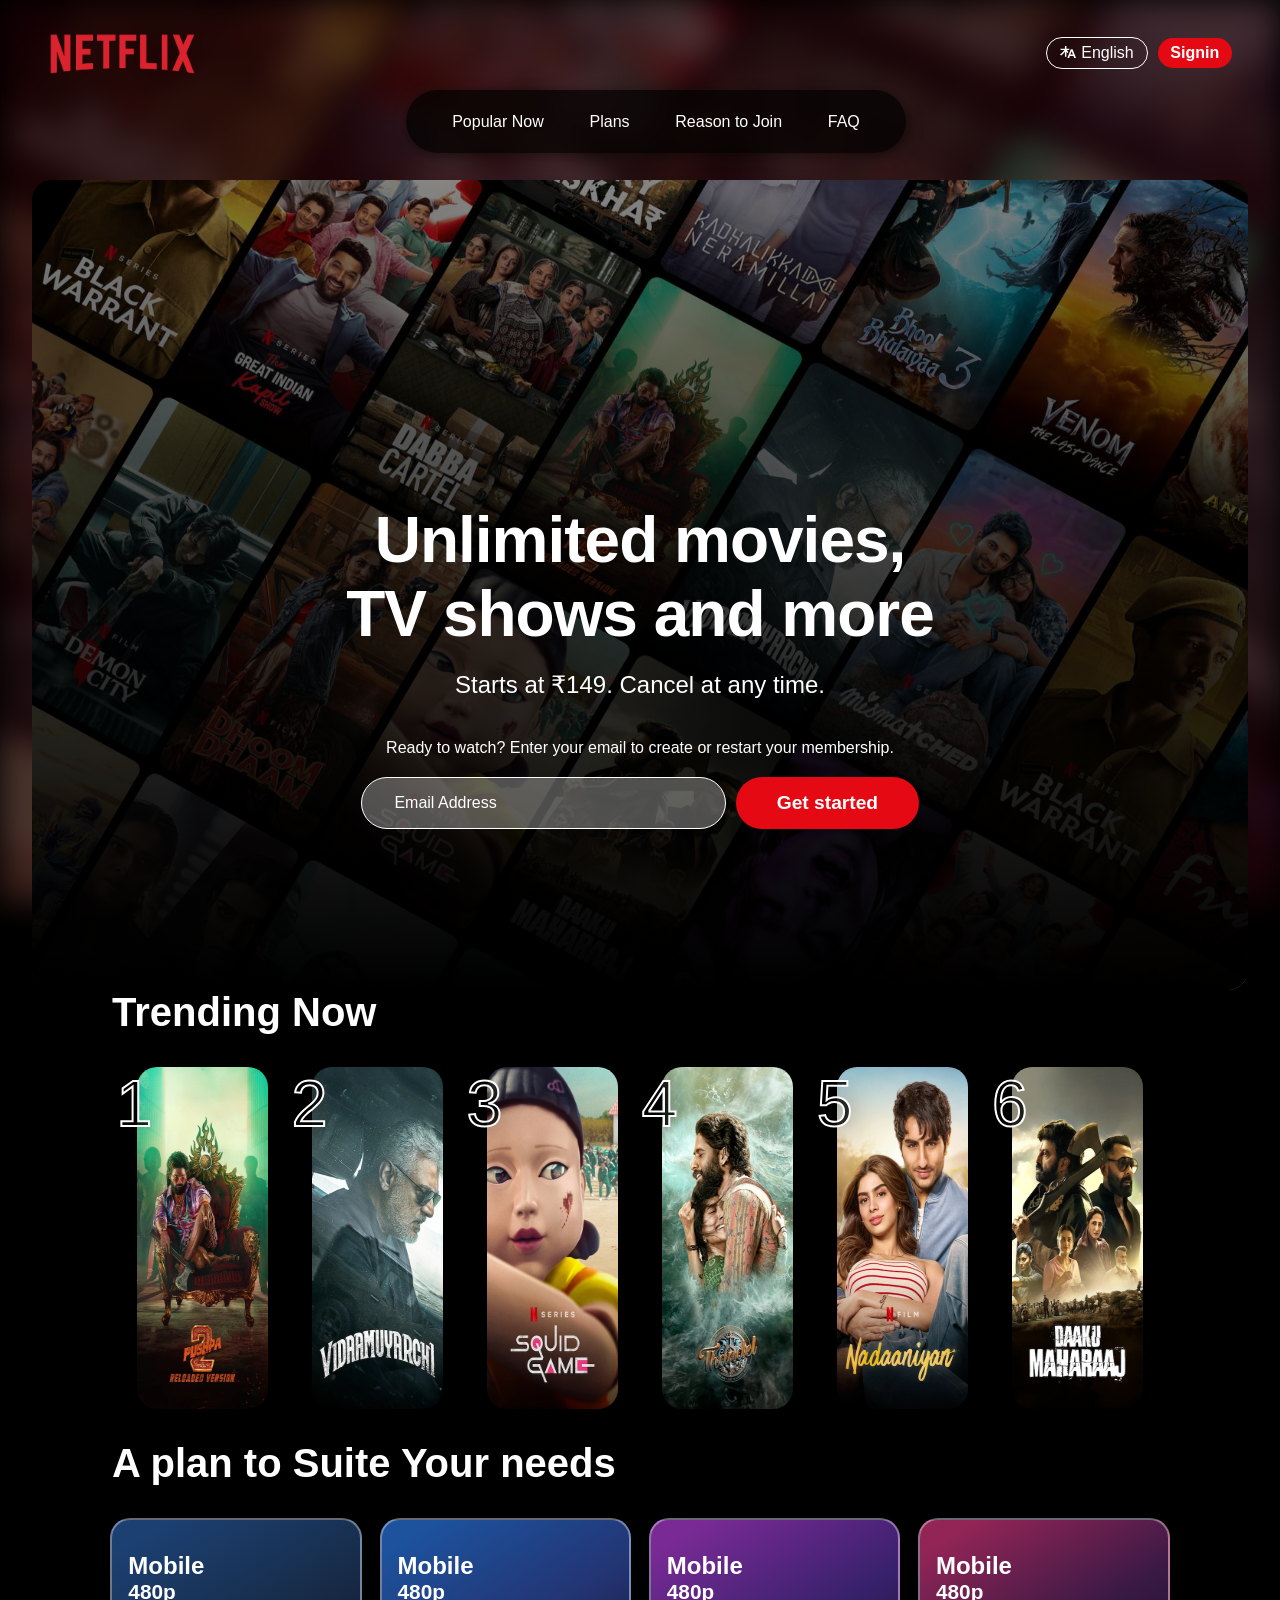
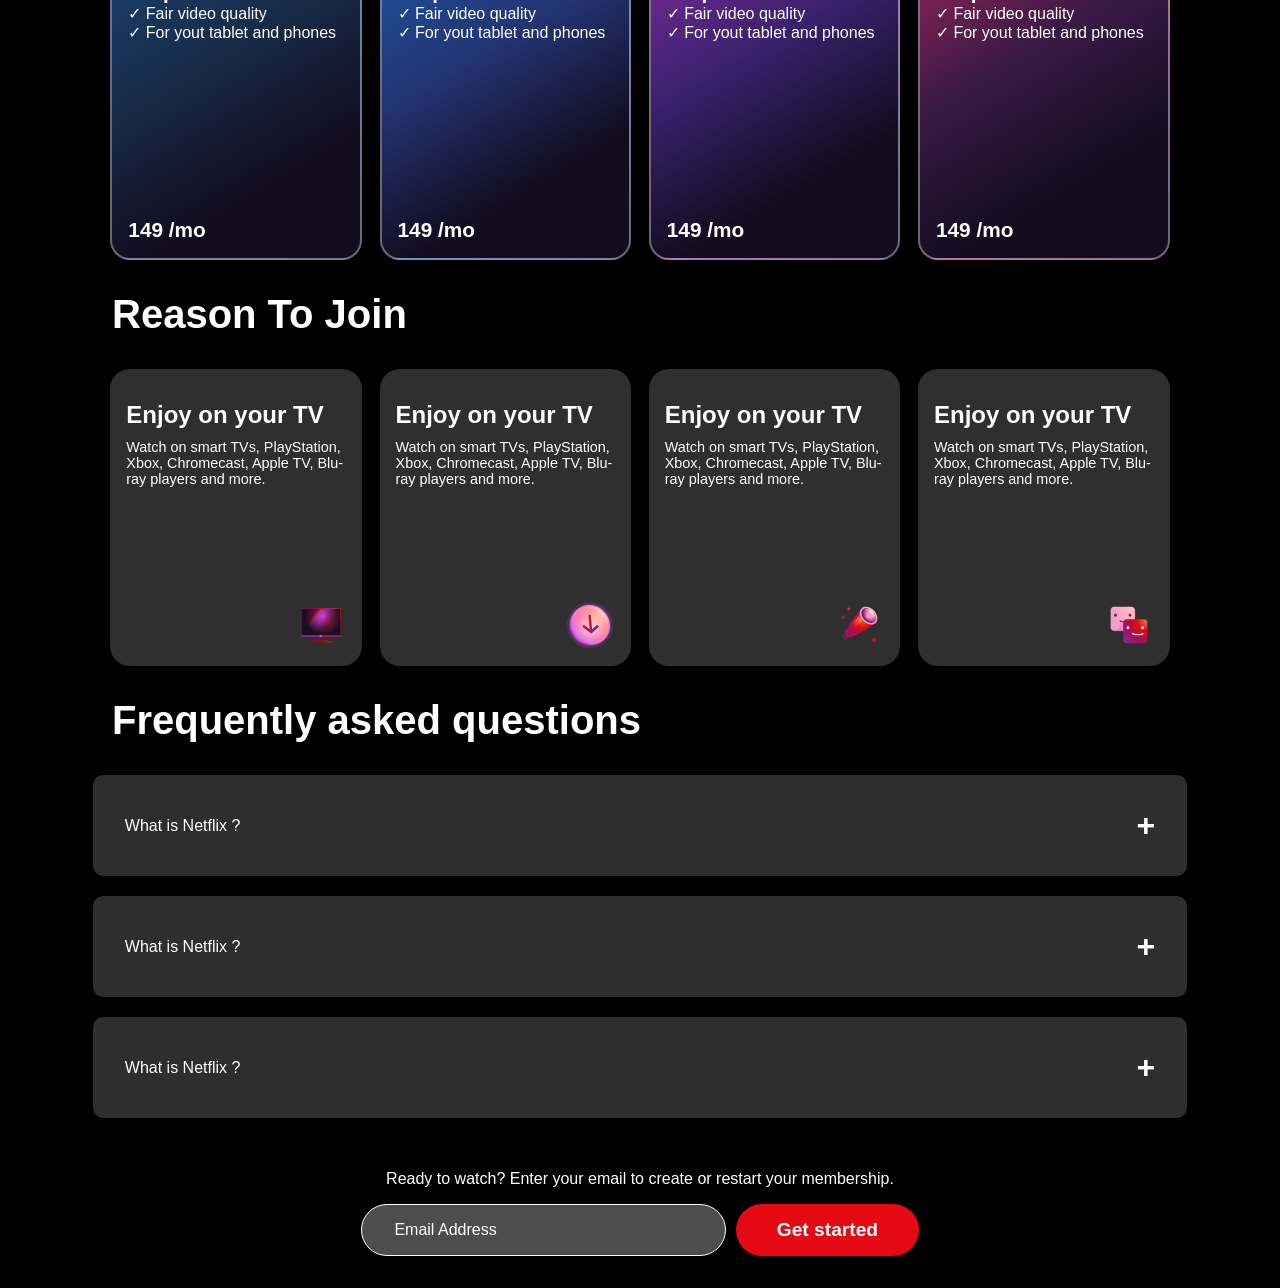
==== index.html @ 18f87ed4 "name changes" ====
<!DOCTYPE html>
<html lang="en">
<head>
    <meta charset="UTF-8">
    <meta name="viewport" content="width=device-width, initial-scale=1.0">
    <link rel="stylesheet" href="netflix.css">
    <style>
        @font-face {
            font-family: 'Netflix Sans';
            font-weight: 100;
            src: url('https://assets.nflxext.com/ffe/siteui/fonts/netflix-sans/v3/NetflixSans_W_Th.woff2') format('woff2'),
                 url('https://assets.nflxext.com/ffe/siteui/fonts/netflix-sans/v3/NetflixSans_W_Th.woff') format('woff');
        }
        @font-face {
            font-family: 'Netflix Sans';
            font-weight: 300;
            src: url('https://assets.nflxext.com/ffe/siteui/fonts/netflix-sans/v3/NetflixSans_W_Lt.woff2') format('woff2'),
                 url('https://assets.nflxext.com/ffe/siteui/fonts/netflix-sans/v3/NetflixSans_W_Lt.woff') format('woff');
        }
        @font-face {
            font-family: 'Netflix Sans';
            font-weight: 400;
            src: url('https://assets.nflxext.com/ffe/siteui/fonts/netflix-sans/v3/NetflixSans_W_Rg.woff2') format('woff2'),
                 url('https://assets.nflxext.com/ffe/siteui/fonts/netflix-sans/v3/NetflixSans_W_Rg.woff') format('woff');
        }
        @font-face {
            font-family: 'Netflix Sans';
            font-weight: 700;
            src: url('https://assets.nflxext.com/ffe/siteui/fonts/netflix-sans/v3/NetflixSans_W_Md.woff2') format('woff2'),
                 url('https://assets.nflxext.com/ffe/siteui/fonts/netflix-sans/v3/NetflixSans_W_Md.woff') format('woff');
        }
        @font-face {
            font-family: 'Netflix Sans';
            font-weight: 800;
            src: url('https://assets.nflxext.com/ffe/siteui/fonts/netflix-sans/v3/NetflixSans_W_Bd.woff2') format('woff2'),
                 url('https://assets.nflxext.com/ffe/siteui/fonts/netflix-sans/v3/NetflixSans_W_Bd.woff') format('woff');
        }
        @font-face {
            font-family: 'Netflix Sans';
            font-weight: 900;
            src: url('https://assets.nflxext.com/ffe/siteui/fonts/netflix-sans/v3/NetflixSans_W_Blk.woff2') format('woff2'),
                 url('https://assets.nflxext.com/ffe/siteui/fonts/netflix-sans/v3/NetflixSans_W_Blk.woff') format('woff');
        }
    </style>
    <script src="netflix.js"></script>
    <title>Netflix Clone</title>
</head>
<body>
    <div class="mainNetflixContainer">

        <div class="backgroundContainer">
            <div class="pinkOverlay"></div>
        </div>
        <div class="contentContainer">
            <nav class="navContainer" >
                <div class="upperNavbarSection">
                    <div class="upperNavbarLeftSection">
                        <img class="netflixLogo" src="./netflixLogo.png" alt="">
                    </div>
                    <div class="upperNavbarRightSection">
                        <div class="navBarButtonContainer">
                            <div class="languageButtoncontainer">
                                <button class="languageButton">
                                    <svg xmlns="http://www.w3.org/2000/svg" fill="none" role="img" viewBox="0 0 16 16" width="16" height="16" data-icon="LanguagesSmall" aria-hidden="true"><path fill-rule="evenodd" clip-rule="evenodd" d="M10.7668 5.33333L10.5038 5.99715L9.33974 8.9355L8.76866 10.377L7.33333 14H9.10751L9.83505 12.0326H13.4217L14.162 14H16L12.5665 5.33333H10.8278H10.7668ZM10.6186 9.93479L10.3839 10.5632H11.1036H12.8856L11.6348 7.2136L10.6186 9.93479ZM9.52722 4.84224C9.55393 4.77481 9.58574 4.71045 9.62211 4.64954H6.41909V2H4.926V4.64954H0.540802V5.99715H4.31466C3.35062 7.79015 1.75173 9.51463 0 10.4283C0.329184 10.7138 0.811203 11.2391 1.04633 11.5931C2.55118 10.6795 3.90318 9.22912 4.926 7.57316V12.6667H6.41909V7.51606C6.81951 8.15256 7.26748 8.76169 7.7521 9.32292L8.31996 7.88955C7.80191 7.29052 7.34631 6.64699 6.9834 5.99715H9.06968L9.52722 4.84224Z" fill="currentColor"></path></svg>
                                    <p>English</p>
    
                                </button>
                            </div>
                            <div class="signInButtonConatienr">
                                <button class="signinButton"> Signin</button>
                            </div>
                        </div>
                    </div>
                </div>
                <div class="lowerNavbarSection">
                    <ul class="menuList">
                        <li class="menuListItems"><a href="#carouselSection">Popular Now</a></li>
                        <li class="menuListItems"><a href="#planSection">Plans</a></li>
                        <li class="menuListItems"><a href="#reasonToJoinSection">Reason to Join</a></li>
                        <li class="menuListItems"><a href="#faqSection">FAQ</a></li>
                    </ul>
                </div>
            </nav>
            <div class="sectionsContainer">
                <section class="bannerSection">
                    <div class="overlay"></div>
                    <div class="bannerContainer">
                        <h2>Unlimited movies, TV shows and more</h2>
                        <h4>Starts at ₹149. Cancel at any time.</h4>
                        <p>Ready to watch? Enter your email to create or restart your membership.</p>
                        <div class="inputContainer">
                            <input class="emailInputBox" type="email" placeholder="Email Address" name="email" id="">
                            <button class="getStartedButton">Get started </button>
                        </div>
                    </div>
                </section>
                <section id="carouselSection" class="carouselSection">
                    <h2>Trending Now</h2>
                    <div class="carouselCardConatiner">
                        <div class="carouselCard">
                            <div class="carouselNumberContainer">
                                <span>1</span>
                            </div>
                            <div class="carouselImageContainer">
                                <img src="./c1.png" alt="">
                            </div>
                        </div>
                        <div class="carouselCard">
                            <div class="carouselNumberContainer">
                                <span>2</span>
                            </div>
                            <div class="carouselImageContainer">
                                <img src="./c2.png" alt="">
                            </div>
                        </div>
                        <div class="carouselCard">
                            <div class="carouselNumberContainer">
                                <span>3</span>
                            </div>
                            <div class="carouselImageContainer">
                                <img src="./c3.png" alt="">
                            </div>
                        </div>
                        <div class="carouselCard">
                            <div class="carouselNumberContainer">
                                <span>4</span>
                            </div>
                            <div class="carouselImageContainer">
                                <img src="./c4.png" alt="">
                            </div>
                        </div>
                        <div class="carouselCard">
                            <div class="carouselNumberContainer">
                                <span>5</span>
                            </div>
                            <div class="carouselImageContainer">
                                <img src="./c5.png" alt="">
                            </div>
                        </div>
                        <div class="carouselCard">
                            <div class="carouselNumberContainer">
                                <span>6</span>
                            </div>
                            <div class="carouselImageContainer">
                                <img src="./c6.png" alt="">
                            </div>
                        </div>
                    </div>
                </section>
                <section id="planSection" class="planSection">
                    <h2>A plan to Suite Your needs</h2>
                    <div class="plansConatiner">
                        <div class="planCard planCard1">
                            <div class="planCardUpperContent">
                                <h2>Mobile</h2>
                                <h4>480p</h4>
                                <p>&check; Fair video quality</p>
                                <p>&check; For yout tablet and phones</p>
                            </div>
                            <div class="planCardLowerContent">
                                <h4>149 /mo</h4>
                            </div>
                        </div>
                        <div class="planCard planCard2">
                            <div class="planCardUpperContent">
                                <h2>Mobile</h2>
                                <h4>480p</h4>
                                <p>&check; Fair video quality</p>
                                <p>&check; For yout tablet and phones</p>
                            </div>
                            <div class="planCardLowerContent">
                                <h4>149 /mo</h4>
                            </div>
                        </div>
                        <div class="planCard planCard3">
                            <div class="planCardUpperContent">
                                <h2>Mobile</h2>
                                <h4>480p</h4>
                                <p>&check; Fair video quality</p>
                                <p>&check; For yout tablet and phones</p>
                            </div>
                            <div class="planCardLowerContent">
                                <h4>149 /mo</h4>
                            </div>
                        </div>
                        <div class="planCard planCard4">
                            <div class="planCardUpperContent">
                                <h2>Mobile</h2>
                                <h4>480p</h4>
                                <p>&check; Fair video quality</p>
                                <p>&check; For yout tablet and phones</p>
                            </div>
                            <div class="planCardLowerContent">
                                <h4>149 /mo</h4>
                            </div>
                        </div>
                    </div>
                </section>
                <section id="reasonToJoinSection" class="reasonToJoinSection">
                    <h2>Reason To Join</h2>
                    <div class="reasonsConatiner">
                        <div class="reasonCard reasonCard1">
                            <div class="reasonCardUpperContent">
                                <h2>Enjoy on your TV</h2>
                                <p>
                                    Watch on smart TVs, PlayStation, Xbox, Chromecast, Apple TV, Blu-ray players and more.
                                </p>
    
                            </div>
                            <div class="reasonCardLowerContent">
                                <svg width="72" height="72" viewBox="0 0 72 72" fill="none"><g id="television-core-small"><path id="Vector" fill-rule="evenodd" clip-rule="evenodd" d="M37.2 53.3992C37.2 52.7365 36.6628 52.1992 36 52.1992H34.8C34.1373 52.1992 33.6 52.7365 33.6 53.3992V56.2636C33.6 56.9129 33.0834 57.4433 32.4347 57.4739C30.3013 57.5744 28.1719 57.7834 26.0546 58.1011L19.444 59.0926C18.2692 59.2688 17.4 60.2782 17.4 61.4662V62.0992C17.4 62.4304 17.6686 62.6992 18 62.6992H52.8C53.1314 62.6992 53.4 62.4304 53.4 62.0992V61.4662C53.4 60.2782 52.5309 59.2688 51.3561 59.0926L44.7454 58.1011C42.6282 57.7834 40.4987 57.5744 38.3653 57.4739C37.7167 57.4433 37.2 56.9129 37.2 56.2636V53.3992Z" fill="url(#paint0_radial_5179_1308)"></path><path id="Vector_2" d="M18.6 60.7388C18.6 60.2306 18.9587 59.796 19.4602 59.711C22.0196 59.2775 29.7585 58.0508 35.4 58.0508C41.0415 58.0508 48.7804 59.2775 51.3398 59.711C51.8412 59.796 52.2 60.2306 52.2 60.7388C52.2 60.902 52.0575 61.0268 51.8967 61.0004C50.1219 60.707 40.9704 59.2409 35.4 59.2409C29.8295 59.2409 20.678 60.707 18.9033 61.0004C18.7425 61.0268 18.6 60.902 18.6 60.7388Z" fill="url(#paint1_radial_5179_1308)"></path><path id="Vector_3" d="M63 12H8.99995C8.00584 12 7.19995 12.8059 7.19995 13.8V51.6C7.19995 52.5941 8.00584 53.4 8.99995 53.4H63C63.9941 53.4 64.8 52.5941 64.8 51.6V13.8C64.8 12.8059 63.9941 12 63 12Z" fill="url(#paint2_linear_5179_1308)"></path><path id="Vector_4" d="M63 12H8.99995C8.00584 12 7.19995 12.8059 7.19995 13.8V51.6C7.19995 52.5941 8.00584 53.4 8.99995 53.4H63C63.9941 53.4 64.8 52.5941 64.8 51.6V13.8C64.8 12.8059 63.9941 12 63 12Z" fill="url(#paint3_radial_5179_1308)"></path><path id="Vector_5" fill-rule="evenodd" clip-rule="evenodd" d="M8.99995 12.6H63C63.663 12.6 64.2 13.1372 64.2 13.8V50.4H7.79995V13.8C7.79995 13.1372 8.33719 12.6 8.99995 12.6ZM7.19995 50.4V13.8C7.19995 12.8059 8.00581 12 8.99995 12H63C63.9942 12 64.8 12.8059 64.8 13.8V50.4V51.6C64.8 52.5941 63.9942 53.4 63 53.4H8.99995C8.00581 53.4 7.19995 52.5941 7.19995 51.6V50.4Z" fill="url(#paint4_radial_5179_1308)"></path><path id="Vector_6" d="M35.4 52.8C36.3941 52.8 37.2 52.3971 37.2 51.9C37.2 51.4029 36.3941 51 35.4 51C34.4059 51 33.6 51.4029 33.6 51.9C33.6 52.3971 34.4059 52.8 35.4 52.8Z" fill="url(#paint5_radial_5179_1308)"></path></g><defs><radialGradient id="paint0_radial_5179_1308" cx="0" cy="0" r="1" gradientUnits="userSpaceOnUse" gradientTransform="translate(50.3269 49.3723) rotate(118.526) scale(55.1579 46.2871)"><stop stop-color="#802600"></stop><stop offset="0.333333" stop-color="#6F181D"></stop><stop offset="0.666667" stop-color="#5B1333"></stop><stop offset="1" stop-color="#391945"></stop></radialGradient><radialGradient id="paint1_radial_5179_1308" cx="0" cy="0" r="1" gradientUnits="userSpaceOnUse" gradientTransform="translate(48.1077 53.6128) rotate(158.116) scale(32.7275 42.219)"><stop stop-color="#99421D"></stop><stop offset="0.333333" stop-color="#99161D"></stop><stop offset="0.666667" stop-color="#7D1845"></stop><stop offset="1" stop-color="#59216E"></stop></radialGradient><linearGradient id="paint2_linear_5179_1308" x1="10.4727" y1="14.9572" x2="56.1755" y2="51.4814" gradientUnits="userSpaceOnUse"><stop stop-color="#99161D"></stop><stop offset="0.245283" stop-color="#CA005B"></stop><stop offset="0.346698" stop-color="#FF479A"></stop><stop offset="0.46934" stop-color="#CC3CFF"></stop><stop offset="0.735849" stop-color="#BC1A22"></stop><stop offset="1" stop-color="#C94FF5"></stop></linearGradient><radialGradient id="paint3_radial_5179_1308" cx="0" cy="0" r="1" gradientUnits="userSpaceOnUse" gradientTransform="translate(38.6181 23.8286) rotate(90) scale(25.9571 25.8545)"><stop stop-color="#1C0E20" stop-opacity="0"></stop><stop offset="1" stop-color="#1C0E20"></stop></radialGradient><radialGradient id="paint4_radial_5179_1308" cx="0" cy="0" r="1" gradientUnits="userSpaceOnUse" gradientTransform="translate(54 20.1938) rotate(144.293) scale(47.2897 44.8232)"><stop stop-color="#EF7744"></stop><stop offset="0.333333" stop-color="#E50914"></stop><stop offset="0.666667" stop-color="#A70D53"></stop><stop offset="1" stop-color="#792A95"></stop></radialGradient><radialGradient id="paint5_radial_5179_1308" cx="0" cy="0" r="1" gradientUnits="userSpaceOnUse" gradientTransform="translate(36.525 51.3562) rotate(135) scale(4.58735)"><stop stop-color="#FFDCCC"></stop><stop offset="0.333333" stop-color="#FFBDC0"></stop><stop offset="0.666667" stop-color="#F89DC6"></stop><stop offset="1" stop-color="#E4A1FA"></stop></radialGradient></defs></svg>
                            </div>
                        </div>
                        <div class="reasonCard reasonCard1">
                            <div class="reasonCardUpperContent">
                                <h2>Enjoy on your TV</h2>
                                <p>
                                    Watch on smart TVs, PlayStation, Xbox, Chromecast, Apple TV, Blu-ray players and more.
                                </p>
    
                            </div>
                            <div class="reasonCardLowerContent">
                               <svg width="72" height="72" viewBox="0 0 72 72" fill="none"><g id="download-core-small"><path id="Vector" d="M36 70.2008C54.8882 70.2008 70.2001 54.8889 70.2001 36.0008C70.2001 17.1126 54.8882 1.80078 36 1.80078C17.1119 1.80078 1.80005 17.1126 1.80005 36.0008C1.80005 54.8889 17.1119 70.2008 36 70.2008Z" fill="url(#paint0_radial_5179_7940)"></path><path id="Vector_2" opacity="0.4" d="M64.7658 36.195C65.5206 51.5916 53.7908 63.5824 38.5668 62.977C23.3428 62.3722 10.3893 49.4 9.63446 34.0034C8.87954 18.6068 20.6091 6.61594 35.8331 7.22116C51.0571 7.82638 64.0104 20.7984 64.7658 36.195Z" fill="url(#paint1_radial_5179_7940)"></path><path id="Vector_3" d="M62.3657 37.9958C63.1205 53.3924 51.3908 65.3832 36.1668 64.7778C20.9428 64.173 7.9893 51.2008 7.23444 35.8041C6.47952 20.4075 18.2091 8.41672 33.4331 9.02194C48.6571 9.62716 61.6103 22.5992 62.3657 37.9958Z" fill="url(#paint2_radial_5179_7940)"></path><path id="Vector_4" opacity="0.5" d="M64.7658 36.195C65.5206 51.5916 53.7908 63.5824 38.5668 62.977C23.3428 62.3722 10.3893 49.4 9.63446 34.0034C8.87954 18.6068 20.6091 6.61594 35.8331 7.22116C51.0571 7.82638 64.0104 20.7984 64.7658 36.195Z" fill="url(#paint3_radial_5179_7940)"></path><path id="Vector_5" opacity="0.6" d="M36.9 60.6C48.6636 60.6 58.2 51.0637 58.2 39.3C58.2 27.5363 48.6636 18 36.9 18C25.1363 18 15.6 27.5363 15.6 39.3C15.6 51.0637 25.1363 60.6 36.9 60.6Z" fill="url(#paint4_radial_5179_7940)"></path><path id="Vector_6" fill-rule="evenodd" clip-rule="evenodd" d="M39.0849 42.2727L46.3387 35.76L48.8945 38.5142L38.9118 47.477L37.8466 48.4333L36.6071 47.477L24.9899 38.5142L27.0434 35.76L35.4849 42.2727L33.6 21.6016H37.2L39.0849 42.2727Z" fill="url(#paint5_radial_5179_7940)"></path><path id="Vector_7" opacity="0.4" fill-rule="evenodd" clip-rule="evenodd" d="M61.6566 34.9618C61.7832 35.3893 62.391 35.3233 62.3694 34.878C61.6962 21.1369 50.1509 9.55975 36.5817 9.01957C34.4606 8.93515 32.4155 9.12541 30.4772 9.55909C30.0745 9.64915 30.1575 10.2082 30.5697 10.2246C45.0094 10.7979 57.6246 21.2971 61.6566 34.9618Z" fill="url(#paint6_radial_5179_7940)"></path></g><defs><radialGradient id="paint0_radial_5179_7940" cx="0" cy="0" r="1" gradientUnits="userSpaceOnUse" gradientTransform="translate(36.0001 36.1837) rotate(-90) scale(34.3829)"><stop offset="0.782019" stop-color="#982DBE"></stop><stop offset="0.906819" stop-color="#B038DC" stop-opacity="0.2"></stop><stop offset="1" stop-color="#E4A1FA" stop-opacity="0"></stop></radialGradient><radialGradient id="paint1_radial_5179_7940" cx="0" cy="0" r="1" gradientUnits="userSpaceOnUse" gradientTransform="translate(52.9937 20.0992) rotate(135) scale(49.9836)"><stop stop-color="#FFDCCC"></stop><stop offset="0.333333" stop-color="#FFBDC0"></stop><stop offset="0.666667" stop-color="#F89DC6"></stop><stop offset="1" stop-color="#E4A1FA"></stop></radialGradient><radialGradient id="paint2_radial_5179_7940" cx="0" cy="0" r="1" gradientUnits="userSpaceOnUse" gradientTransform="translate(52.7999 19.6937) rotate(135) scale(53.1037)"><stop stop-color="#FFA984"></stop><stop offset="0.333333" stop-color="#FF787F"></stop><stop offset="0.666667" stop-color="#F45FA2"></stop><stop offset="1" stop-color="#C44AF1"></stop></radialGradient><radialGradient id="paint3_radial_5179_7940" cx="0" cy="0" r="1" gradientUnits="userSpaceOnUse" gradientTransform="translate(52.9937 20.0992) rotate(135) scale(49.9836)"><stop stop-color="#FFDCCC"></stop><stop offset="0.333333" stop-color="#FFBDC0"></stop><stop offset="0.666667" stop-color="#F89DC6"></stop><stop offset="1" stop-color="#E4A1FA"></stop></radialGradient><radialGradient id="paint4_radial_5179_7940" cx="0" cy="0" r="1" gradientUnits="userSpaceOnUse" gradientTransform="translate(36.9 39.3) scale(21.3)"><stop stop-color="white"></stop><stop offset="1" stop-color="white" stop-opacity="0"></stop></radialGradient><radialGradient id="paint5_radial_5179_7940" cx="0" cy="0" r="1" gradientUnits="userSpaceOnUse" gradientTransform="translate(31.2 32.1016) rotate(39.5226) scale(15.5567)"><stop stop-color="#EF7744"></stop><stop offset="0.2406" stop-color="#E50914"></stop><stop offset="1" stop-color="#792A95"></stop></radialGradient><radialGradient id="paint6_radial_5179_7940" cx="0" cy="0" r="1" gradientUnits="userSpaceOnUse" gradientTransform="translate(50.7 21.3) rotate(-180) scale(30)"><stop stop-color="white"></stop><stop offset="1" stop-color="white" stop-opacity="0"></stop></radialGradient></defs></svg>
                            </div>
                        </div>
                        <div class="reasonCard reasonCard1">
                            <div class="reasonCardUpperContent">
                                <h2>Enjoy on your TV</h2>
                                <p>
                                    Watch on smart TVs, PlayStation, Xbox, Chromecast, Apple TV, Blu-ray players and more.
                                </p>
    
                            </div>
                            <div class="reasonCardLowerContent">
                                <svg width="72" height="72" viewBox="0 0 72 72" fill="none"><g id="telescope-core-small"><path id="Vector" d="M24.0492 36.6016L33.6 46.3898L17.8029 56.8633C17.8029 56.8633 15.8891 57.6983 13.625 55.2638C11.361 52.8293 12.1235 51.238 12.1235 51.238L24.0492 36.6016Z" fill="url(#paint0_radial_5179_1664)"></path><path id="Vector_2" d="M25.0344 34.1992L36 46.151L25.0616 53.8043C25.0616 53.8043 21.8289 55.0984 18.0987 51.0172C14.3686 46.9358 15.9198 44.5105 15.9198 44.5105L25.0344 34.1992Z" fill="url(#paint1_radial_5179_1664)"></path><path id="Vector_3" d="M39 13.0195L59.1 33.6788L32.5325 50.4142C32.5325 50.4142 28.7459 50.2552 24.3978 45.4897C20.0498 40.7243 21.4096 35.8101 21.4096 35.8101L39 13.0195Z" fill="url(#paint2_radial_5179_1664)"></path><path id="Vector_4" d="M57.6709 15.3516C63.1044 21.2807 63.9858 29.2883 59.6386 33.2371C55.2916 37.186 47.3628 35.5806 41.9292 29.6515C36.4954 23.7224 35.6145 15.7148 39.9615 11.766C44.3084 7.81716 52.2372 9.42252 57.6709 15.3516Z" fill="url(#paint3_radial_5179_1664)"></path><path id="Vector_5" d="M58.3787 31.255C54.8121 34.5032 48.2143 33.0817 43.6421 28.0798C39.07 23.078 38.2547 16.39 41.8213 13.1419C45.3879 9.89364 51.9857 11.3152 56.5579 16.3171C61.1298 21.3189 61.9452 28.0069 58.3787 31.255Z" fill="url(#paint4_radial_5179_1664)"></path><path id="Vector_6" opacity="0.85" d="M59.6783 28.823C60.576 24.1785 59.6544 20.5934 56.1603 16.6199C52.6662 12.6464 47.3508 10.8657 43.7796 12.7598C39.371 15.098 48.3734 13.5961 53.4577 19.5815C57.8259 24.724 58.8516 33.1009 59.6783 28.823Z" fill="url(#paint5_radial_5179_1664)"></path><path id="Vector_7" opacity="0.4" d="M50.3979 25.2452C50.4549 26.7239 49.2932 27.7677 47.8032 27.5766C46.3131 27.3856 45.059 26.032 45.002 24.5532C44.945 23.0745 46.1067 22.0307 47.5968 22.2218C49.0868 22.4128 50.341 23.7664 50.3979 25.2452Z" fill="url(#paint6_radial_5179_1664)"></path><path id="Vector_8" opacity="0.6" d="M36.9217 21.0039L26.4258 34.3627C26.3297 36.4604 28.2903 39.5534 30.0334 40.8344L41.2345 29.9105C39.6 28.2005 36.9591 24.1025 36.9217 21.0039Z" fill="url(#paint7_radial_5179_1664)"></path><path id="Vector_9" fill-rule="evenodd" clip-rule="evenodd" d="M20.0576 9.60156L21.479 11.7187L24 11.0654L22.3575 13.0272L23.7789 15.1444L21.3424 14.2397L19.7 16.2016L19.8365 13.6806L17.4 12.7759L19.9209 12.1225L20.0576 9.60156ZM58.776 52.8016L58.9623 56.4685L62.4 57.4188L59.0774 58.7347L59.2637 62.4016L57.0239 59.548L53.7014 60.8638L55.6397 57.7843L53.4 54.9307L56.8377 55.8811L58.776 52.8016ZM15.206 24.2101L15.8768 21.0016L13.4793 23.1964L10.6853 21.5563L11.9975 24.553L9.59998 26.7478L12.8085 26.405L14.1207 29.4016L14.7915 26.1931L18 25.8502L15.206 24.2101Z" fill="url(#paint8_linear_5179_1664)"></path></g><defs><radialGradient id="paint0_radial_5179_1664" cx="0" cy="0" r="1" gradientUnits="userSpaceOnUse" gradientTransform="translate(36.6875 32.7016) rotate(135) scale(34.9134)"><stop stop-color="#99421D"></stop><stop offset="0.333333" stop-color="#99161D"></stop><stop offset="0.666667" stop-color="#7D1845"></stop><stop offset="1" stop-color="#59216E"></stop></radialGradient><radialGradient id="paint1_radial_5179_1664" cx="0" cy="0" r="1" gradientUnits="userSpaceOnUse" gradientTransform="translate(42.5937 27.2992) rotate(135) scale(44.5477 44.5279)"><stop stop-color="#EF7744"></stop><stop offset="0.333333" stop-color="#E50914"></stop><stop offset="0.666667" stop-color="#A70D53"></stop><stop offset="1" stop-color="#792A95"></stop></radialGradient><radialGradient id="paint2_radial_5179_1664" cx="0" cy="0" r="1" gradientUnits="userSpaceOnUse" gradientTransform="translate(42.3 29.106) rotate(135) scale(31.8127)"><stop stop-color="#FB540D"></stop><stop offset="0.333333" stop-color="#E50914"></stop><stop offset="0.666667" stop-color="#A70D53"></stop><stop offset="1" stop-color="#792A95"></stop></radialGradient><radialGradient id="paint3_radial_5179_1664" cx="0" cy="0" r="1" gradientUnits="userSpaceOnUse" gradientTransform="translate(57.675 14.7078) rotate(134.326) scale(24.0433 24.0367)"><stop stop-color="#FFDCCC"></stop><stop offset="0.333333" stop-color="#FFBDC0"></stop><stop offset="0.666667" stop-color="#F89DC6"></stop><stop offset="1" stop-color="#E4A1FA"></stop></radialGradient><radialGradient id="paint4_radial_5179_1664" cx="0" cy="0" r="1" gradientUnits="userSpaceOnUse" gradientTransform="translate(52.1305 21.273) rotate(141.875) scale(9.87138 12.8159)"><stop offset="0.307292" stop-color="#F89DC6"></stop><stop offset="0.645392" stop-color="#E75094"></stop><stop offset="1" stop-color="#59216E"></stop></radialGradient><radialGradient id="paint5_radial_5179_1664" cx="0" cy="0" r="1" gradientUnits="userSpaceOnUse" gradientTransform="translate(55.8 15.6) rotate(135) scale(13.1522)"><stop stop-color="white"></stop><stop offset="1" stop-color="white" stop-opacity="0"></stop></radialGradient><radialGradient id="paint6_radial_5179_1664" cx="0" cy="0" r="1" gradientUnits="userSpaceOnUse" gradientTransform="translate(49.2362 22.9648) rotate(131.079) scale(5.08644 6.006)"><stop stop-color="white"></stop><stop offset="1" stop-color="white" stop-opacity="0"></stop></radialGradient><radialGradient id="paint7_radial_5179_1664" cx="0" cy="0" r="1" gradientUnits="userSpaceOnUse" gradientTransform="translate(36.8758 29.1353) rotate(137.622) scale(13.5764)"><stop stop-color="#FFA984"></stop><stop offset="1" stop-color="#F7636B" stop-opacity="0"></stop></radialGradient><linearGradient id="paint8_linear_5179_1664" x1="44.65" y1="27.9016" x2="24.25" y2="48.3016" gradientUnits="userSpaceOnUse"><stop stop-color="#EF7744"></stop><stop offset="0.333333" stop-color="#E50914"></stop><stop offset="0.666667" stop-color="#A70D53"></stop><stop offset="1" stop-color="#792A95"></stop></linearGradient></defs></svg>
                            </div>
                        </div>
                        <div class="reasonCard reasonCard1">
                            <div class="reasonCardUpperContent">
                                <h2>Enjoy on your TV</h2>
                                <p>
                                    Watch on smart TVs, PlayStation, Xbox, Chromecast, Apple TV, Blu-ray players and more.
                                </p>
    
                            </div>
                            <div class="reasonCardLowerContent">
                                <svg width="72" height="72" viewBox="0 0 72 72" fill="none"><g id="profiles-core-small"><path id="Vector" d="M10.8 15.6008C10.8 12.9499 12.949 10.8008 15.5999 10.8008H40.8C43.4509 10.8008 45.6 12.9498 45.6 15.6008V40.8007C45.6 43.4516 43.4509 45.6007 40.8 45.6007H15.6C12.949 45.6007 10.8 43.4517 10.8 40.8007V15.6008Z" fill="url(#paint0_radial_5179_7919)"></path><path id="Vector_2" d="M9.59998 14.4016C9.59998 11.7506 11.749 9.60162 14.4 9.60156H39.6C42.251 9.60156 44.4 11.7506 44.4 14.4016V39.6015C44.4 42.2525 42.251 44.4015 39.6 44.4015H14.4C11.749 44.4016 9.59998 42.2525 9.59998 39.6015V14.4016Z" fill="url(#paint1_radial_5179_7919)"></path><path id="Vector_3" d="M18.6 21.9008C18.6 23.0606 17.6598 24.0008 16.5 24.0008C15.3402 24.0008 14.4 23.0606 14.4 21.9008C14.4 20.741 15.3402 19.8008 16.5 19.8008C17.6598 19.8008 18.6 20.741 18.6 21.9008Z" fill="url(#paint2_radial_5179_7919)"></path><path id="Vector_4" d="M39.6 21.9008C39.6 23.0606 38.6598 24.0008 37.5 24.0008C36.3402 24.0008 35.4 23.0606 35.4 21.9008C35.4 20.741 36.3402 19.8008 37.5 19.8008C38.6598 19.8008 39.6 20.741 39.6 21.9008Z" fill="url(#paint3_radial_5179_7919)"></path><path id="Vector_5" d="M23.6713 29.4501C23.2437 29.1967 22.6917 29.3379 22.4383 29.7655C22.1848 30.1932 22.3261 30.7452 22.7537 30.9986C23.8254 31.6337 26.769 32.7744 30.6375 32.7744C34.506 32.7744 37.4497 31.6337 38.5213 30.9986C38.949 30.7452 39.0902 30.1932 38.8368 29.7655C38.5834 29.3379 38.0313 29.1967 37.6037 29.4501C36.8191 29.9151 34.194 30.9744 30.6375 30.9744C27.081 30.9744 24.456 29.9151 23.6713 29.4501Z" fill="url(#paint4_radial_5179_7919)"></path><path id="Vector_6" opacity="0.35" d="M19.2 44.4016H28.2L32.4 27.6016C30.2787 28.1801 28.4542 29.5387 27.2921 31.4053L19.2 44.4016Z" fill="url(#paint5_radial_5179_7919)"></path><path id="Vector_7" d="M27.6 32.4016C27.6 29.7506 29.749 27.6016 32.4 27.6016L57.6 27.6016C60.2508 27.6016 62.4 29.7506 62.4 32.4016V57.6015C62.4 60.2524 60.2508 62.4016 57.6 62.4016H32.4C29.749 62.4016 27.6 60.2524 27.6 57.6016V32.4016Z" fill="url(#paint6_radial_5179_7919)"></path><path id="Vector_8" d="M36.6 39.9008C36.6 41.0606 35.6598 42.0008 34.5 42.0008C33.3402 42.0008 32.4 41.0606 32.4 39.9008C32.4 38.741 33.3402 37.8008 34.5 37.8008C35.6598 37.8008 36.6 38.741 36.6 39.9008Z" fill="url(#paint7_radial_5179_7919)"></path><path id="Vector_9" d="M57.6 39.9008C57.6 41.0606 56.6598 42.0008 55.5 42.0008C54.3402 42.0008 53.4 41.0606 53.4 39.9008C53.4 38.741 54.3402 37.8008 55.5 37.8008C56.6598 37.8008 57.6 38.741 57.6 39.9008Z" fill="url(#paint8_radial_5179_7919)"></path><path id="Vector_10" d="M41.8213 47.6025C41.3937 47.349 40.8416 47.4903 40.5882 47.9179C40.3348 48.3455 40.476 48.8976 40.9037 49.1509C41.9753 49.786 44.919 50.9267 48.7875 50.9267C52.656 50.9267 55.5996 49.786 56.6713 49.1509C57.0989 48.8976 57.2402 48.3455 56.9867 47.9179C56.7333 47.4903 56.1813 47.349 55.7537 47.6025C54.969 48.0674 52.344 49.1267 48.7875 49.1267C45.231 49.1267 42.6059 48.0674 41.8213 47.6025Z" fill="url(#paint9_radial_5179_7919)"></path></g><defs><radialGradient id="paint0_radial_5179_7919" cx="0" cy="0" r="1" gradientUnits="userSpaceOnUse" gradientTransform="translate(39.075 17.6882) rotate(135) scale(32.8097)"><stop stop-color="#99421D"></stop><stop offset="0.333333" stop-color="#99161D"></stop><stop offset="0.666667" stop-color="#7D1845"></stop><stop offset="1" stop-color="#59216E"></stop></radialGradient><radialGradient id="paint1_radial_5179_7919" cx="0" cy="0" r="1" gradientUnits="userSpaceOnUse" gradientTransform="translate(62.4 8.70157) rotate(133.87) scale(75.3216)"><stop stop-color="#FFDCCC"></stop><stop offset="0.333333" stop-color="#FFBDC0"></stop><stop offset="0.666667" stop-color="#F89DC6"></stop><stop offset="1" stop-color="#E4A1FA"></stop></radialGradient><radialGradient id="paint2_radial_5179_7919" cx="0" cy="0" r="1" gradientUnits="userSpaceOnUse" gradientTransform="translate(60.3 11.1008) rotate(133.939) scale(68.7426 55.9547)"><stop stop-color="#99421D"></stop><stop offset="0.333333" stop-color="#99161D"></stop><stop offset="0.666667" stop-color="#7D1845"></stop><stop offset="1" stop-color="#59216E"></stop></radialGradient><radialGradient id="paint3_radial_5179_7919" cx="0" cy="0" r="1" gradientUnits="userSpaceOnUse" gradientTransform="translate(60.3 11.1008) rotate(133.939) scale(68.7426 55.9547)"><stop stop-color="#99421D"></stop><stop offset="0.333333" stop-color="#99161D"></stop><stop offset="0.666667" stop-color="#7D1845"></stop><stop offset="1" stop-color="#59216E"></stop></radialGradient><radialGradient id="paint4_radial_5179_7919" cx="0" cy="0" r="1" gradientUnits="userSpaceOnUse" gradientTransform="translate(60.3 11.0994) rotate(133.939) scale(68.7426 55.9548)"><stop stop-color="#99421D"></stop><stop offset="0.333333" stop-color="#99161D"></stop><stop offset="0.666667" stop-color="#7D1845"></stop><stop offset="1" stop-color="#59216E"></stop></radialGradient><radialGradient id="paint5_radial_5179_7919" cx="0" cy="0" r="1" gradientUnits="userSpaceOnUse" gradientTransform="translate(39.6 27.9016) rotate(135) scale(23.3345)"><stop stop-color="#FFA984"></stop><stop offset="0.333333" stop-color="#FF787F"></stop><stop offset="0.666667" stop-color="#F45FA2"></stop><stop offset="1" stop-color="#C44AF1"></stop></radialGradient><radialGradient id="paint6_radial_5179_7919" cx="0" cy="0" r="1" gradientUnits="userSpaceOnUse" gradientTransform="translate(61.8 29.7016) rotate(135) scale(43.2749)"><stop stop-color="#EF7744"></stop><stop offset="0.333333" stop-color="#E50914"></stop><stop offset="0.666667" stop-color="#A70D53"></stop><stop offset="1" stop-color="#792A95"></stop></radialGradient><radialGradient id="paint7_radial_5179_7919" cx="0" cy="0" r="1" gradientUnits="userSpaceOnUse" gradientTransform="translate(62.1 11.1008) rotate(137.146) scale(73.6614 60.3576)"><stop stop-color="#FFDCCC"></stop><stop offset="0.333333" stop-color="#FDF6F6"></stop><stop offset="0.666667" stop-color="#FADCE9"></stop><stop offset="1" stop-color="#E4A1FA"></stop></radialGradient><radialGradient id="paint8_radial_5179_7919" cx="0" cy="0" r="1" gradientUnits="userSpaceOnUse" gradientTransform="translate(62.1 11.1008) rotate(137.146) scale(73.6614 60.3576)"><stop stop-color="#FFDCCC"></stop><stop offset="0.333333" stop-color="#FDF6F6"></stop><stop offset="0.666667" stop-color="#FADCE9"></stop><stop offset="1" stop-color="#E4A1FA"></stop></radialGradient><radialGradient id="paint9_radial_5179_7919" cx="0" cy="0" r="1" gradientUnits="userSpaceOnUse" gradientTransform="translate(62.1 11.1017) rotate(137.146) scale(73.6614 60.3576)"><stop stop-color="#FFDCCC"></stop><stop offset="0.333333" stop-color="#FDF6F6"></stop><stop offset="0.666667" stop-color="#FADCE9"></stop><stop offset="1" stop-color="#E4A1FA"></stop></radialGradient></defs></svg>
                            </div>
                        </div>
                     
                    </div>
                </section>
                <section id="faqSection" class="faqSection">
                    <h2>Frequently asked questions</h2>
                    <div class="faqCardsContainer">
                        <div class="faqCard">
                            <div class="faqQuestion">
                                <p>
                                    What is Netflix ?
                                </p>
                                <span class="faqQuestionSpan">+</span>
                            </div>
                            <div class="faqAnswer">
                                Netflix is a streaming service that offers a wide variety of award-winning TV shows, movies, anime, documentaries and more – on thousands of internet-connected devices.
    <br />
    <br />
                                You can watch as much as you want, whenever you want, without a single ad – all for one low monthly price. There's always something new to discover, and new TV shows and movies are added every week!
                            </div>
                        </div>
                        <div class="faqCard">
                            <div class="faqQuestion">
                                <p>
                                    What is Netflix ?
                                </p>
                                <span class="faqQuestionSpan">+</span>
                            </div>
                            <div class="faqAnswer">
                                Netflix is a streaming service that offers a wide variety of award-winning TV shows, movies, anime, documentaries and more – on thousands of internet-connected devices.
    <br />
    <br />
                                You can watch as much as you want, whenever you want, without a single ad – all for one low monthly price. There's always something new to discover, and new TV shows and movies are added every week!
                            </div>
                        </div>
                        <div class="faqCard">
                            <div class="faqQuestion">
                                <p>
                                    What is Netflix ?
                                </p>
                                <span class="faqQuestionSpan">+</span>
                            </div>
                            <div class="faqAnswer">
                                Netflix is a streaming service that offers a wide variety of award-winning TV shows, movies, anime, documentaries and more – on thousands of internet-connected devices.
    <br />
    <br />
                                You can watch as much as you want, whenever you want, without a single ad – all for one low monthly price. There's always something new to discover, and new TV shows and movies are added every week!
                            </div>
                        </div>
                    </div>
                </section>
                <section class="getStartedSection">
                    <p>Ready to watch? Enter your email to create or restart your membership.</p>
                    <div class="inputContainer">
                        <input class="emailInputBox" type="email" placeholder="Email Address" name="email" id="">
                        <button class="getStartedButton">Get started </button>
                    </div>
                </section>
                <footer></footer>
            </div>
            
        </div>
    </div>
</body>
</html>
---- netflix.css ----
*{
    margin: 0;
    padding: 0;
    box-sizing: border-box;
    font-family: 'Netflix Sans', 'Helvetica Neue', Helvetica, Arial, sans-serif;
    scroll-behavior: smooth;
}

* a{
    color: white;
    text-decoration: none;
}

body{
    background-color: black;
}

.backgroundContainer{
    background-image: url("./bannerImage.jpg");
    filter: blur(16px);
    height: 100vh;
    position: relative;
}

.pinkOverlay{
    background-color: rgba(104, 3, 20, 0.404);
    height: 100%;
    width: 100%;
}

.contentContainer{
    position: absolute;
    top: 0;
    background-color: rgba(0, 0, 0, .5);
    padding: 0rem 2rem;
}

nav{
    /* border: 2px solid green; */
    height: 20vh;
    position: fixed;
    z-index: 10000;
}

.upperNavbarSection{
    /* border: 2px solid blue; */
    display: flex;
    height: 50%;
}

.upperNavbarLeftSection{
    /* border: 2px solid red; */
    padding-top: 1rem;
    width: 50%;

}

.netflixLogo{
    width: 29%;
}

.upperNavbarRightSection{
    /* border: 2px solid green; */
    padding-top: 1rem;
    width: 50%;
}

.navBarButtonContainer{
    display: flex;
    justify-content: flex-end;
    align-items: center;
    padding-right: 3rem;
    /* border: 2px solid green; */
    height: 100%;
}

.languageButton{
    display: flex;
    padding: .4rem .8rem;
    border-radius: 50px;
    background: transparent;
    border: 1px solid white;
    outline: none;
    color: white;
    font-size: 1rem;

}

.signinButton{
    background-color: #e50914;
    color: white;
    padding: .4rem .8rem;
    border-radius: 50px;
    outline: none;
    border: none;
    margin-left: 10px;
    font-size: 1rem;
    font-weight: 600;
}

.languageButton p{
    margin-left: 5px;
}

.lowerNavbarSection{
    /* border: 2px solid red; */
    height: 50%;
    color: white;
    display: flex;
    justify-content: center;
}

.menuList{
    /* border: 2px solid green; */
    width: 40%;
    list-style: none;
    display: flex;
    justify-content: space-evenly;
    border-radius: 50px;
    background: rgba(0,0,0,.7);
    box-shadow: 2px 3px 14px rgba(0, 0, 0, .5);
    backdrop-filter: blur(7px);
    height: 7vh;
}

.menuList li{
    /* border: 2px solid red; */
    height: 100%;
    display: flex;
    align-items: center;
}

.sectionsContainer{
    margin-top: 20vh;
}

.bannerSection{
    /* border: 2px solid red; */
    height: 90vh;
    background-image: url("./bannerImage.jpg");
    background-size: 100% 100%;
    border-radius: 20px;
    position: relative;
}

.overlay{
    height: 100%;
    width: 100%;
    background-image: linear-gradient( rgba(0,0,0,.3),rgba(0,0,0,.7), black );
    border-radius: 20px;

}

.bannerContainer{
    /* border: 2px solid red; */
    height: 80%;
    width: 100%;
    position: absolute;
    bottom: 0;
    color: white;
    display: flex;
    flex-direction: column;
    justify-content: center;
    align-items:center ;
}

.bannerContainer h2{
    font-size: 4rem;
    width: 50%;
    text-align: center;
    font-weight: 900;
    letter-spacing: -1px;
}

.bannerContainer h4{
    font-size: 1.5rem;
    margin: 20px;
    font-weight: 400;
}

.bannerContainer p{
    font-size: 1rem;
    margin: 20px;
    font-weight: 400;
}

.inputContainer{
    /* border: 2px solid green; */
    width: 50%;
    display: flex;
    justify-content: center;
    gap: 10px;
}

.emailInputBox{
    padding: 1rem 2rem;
    border-radius: 50px;
    border: 1px solid white;
    outline: none;
    background-color: rgba(255, 255, 255, 0.3);
    width: 60%;
    color: white;
    font-size: 1rem;
}

.emailInputBox::placeholder{
    color: white;
}

.getStartedButton{
    width: 30%;
    background-color: #e50914;
    border: none;
    outline: none;
    border-radius: 50px;
    color: #fff;
    font-size: 1.2rem;
    font-weight: 600;
}

.carouselSection, 
.planSection,
.reasonToJoinSection,
.faqSection,
.getStartedSection{
    /* border: 2px solid red; */
    color: white;
    
}

.carouselSection h2,
.planSection h2,
.reasonToJoinSection h2,
.faqSection h2{
    /* border: 2px solid red; */
    margin-left: 5rem;
    font-size: 2.5rem;
    font-weight: 700;
}

.carouselCardConatiner,
.plansConatiner,
.reasonsConatiner,
.faqCardsContainer{
    /* border: 2px solid green; */
    height: 100%;
    width: 90%;
    display: flex;
    justify-content: space-evenly;
    margin: 2rem auto;
}


.carouselCard{
    width: 12%;
    /* border: 2px solid yellow; */
    height: 38vh;
    border-radius: 20px;
    position: relative;
}

.carouselNumberContainer{
    position: absolute;
    left: -20px;
}

.carouselNumberContainer span{
    color: rgba(0, 0, 0, 0.8);
    -webkit-text-stroke: 0.125rem rgb(255, 255, 255);
    text-shadow: 0 0 1.5rem rgba(0, 0, 0, 0.5);
    font-size: 4rem;
}

.carouselImageContainer{
    width: 100%;
    height: 100%;
}

.carouselImageContainer img{
    width: 100%;
    height: 100%;
    border-radius: 20px;
}

.planCard, .reasonCard{
    /* border: 2px solid green; */
    height: 38vh;
    width: 23%;
    display: flex;
    flex-direction: column;
    justify-content: space-between;
    padding: 2rem 1rem 1rem;
    border-radius: 20px;
    border: 2px solid rgba(255, 255, 255, 0.372);

}

.planCard1{
    background: linear-gradient(149deg, #1C4072 6.96%, #172B47 40.17%, #120c1f 73.39%);
}

.planCard2{
    background: linear-gradient(149deg, #1D529D 6.96%, #233371 40.17%, #120c1f 73.39%);
}

.planCard3{
    background: linear-gradient(149deg, #792A95 6.96%, #38216C 40.17%, #120c1f 73.39%);
}

.planCard4{
    background: linear-gradient(149deg, #922556 6.96%, #391945 40.17%, #120c1f 73.39%);
}

.planCard h2{
    margin-left: 0;
    font-size: 1.5rem;
}

.planCard h4{
    font-size: 1.3rem;
}

.planCard p{
    font-size: 1rem;
}

.reasonCard{
    background: rgb(47, 47, 47);
    border: none;
    height: 33vh;
}

.reasonCard h2{
    font-size: 1.5rem;
    margin-left: 0;
    margin-bottom: 10px;
}

.reasonCard p{
    font-size: 0.9rem;
}

.reasonCardLowerContent{
    display: flex;
    justify-content: end;
}

.reasonCardLowerContent svg{
    height: 50px;
    width: 50px;
}

.faqCard{
    /* border: 2px solid red; */
    width: 100%;
}

.faqQuestion,
.faqAnswer{
    padding: 2rem;
    border-radius: 10px;
    /* border: 1px solid white; */
    margin-bottom: 20px;
    background-color: #2e2e2e;
}

.faqQuestion{
    display: flex;
    justify-content: space-between;
    align-items: center;
}

.faqQuestion span{
    font-size: 2rem;
    font-weight: 900;
}
.faqAnswer {
    display: none;

}

.faqCard:hover{
    cursor: pointer;
}

/* Jab faqQuestion p hover ho toh faqAnswer dikh jaye */
.faqCard:hover .faqAnswer {
    display: block;
    cursor: pointer;
}

.faqCardsContainer{
    flex-direction: column;
}

.getStartedSection{
    display: flex;
    flex-direction: column;
    justify-content: center;
    align-items: center;
    margin-bottom: 2rem;
}

.getStartedSection p{
    margin-bottom: 1rem;
}
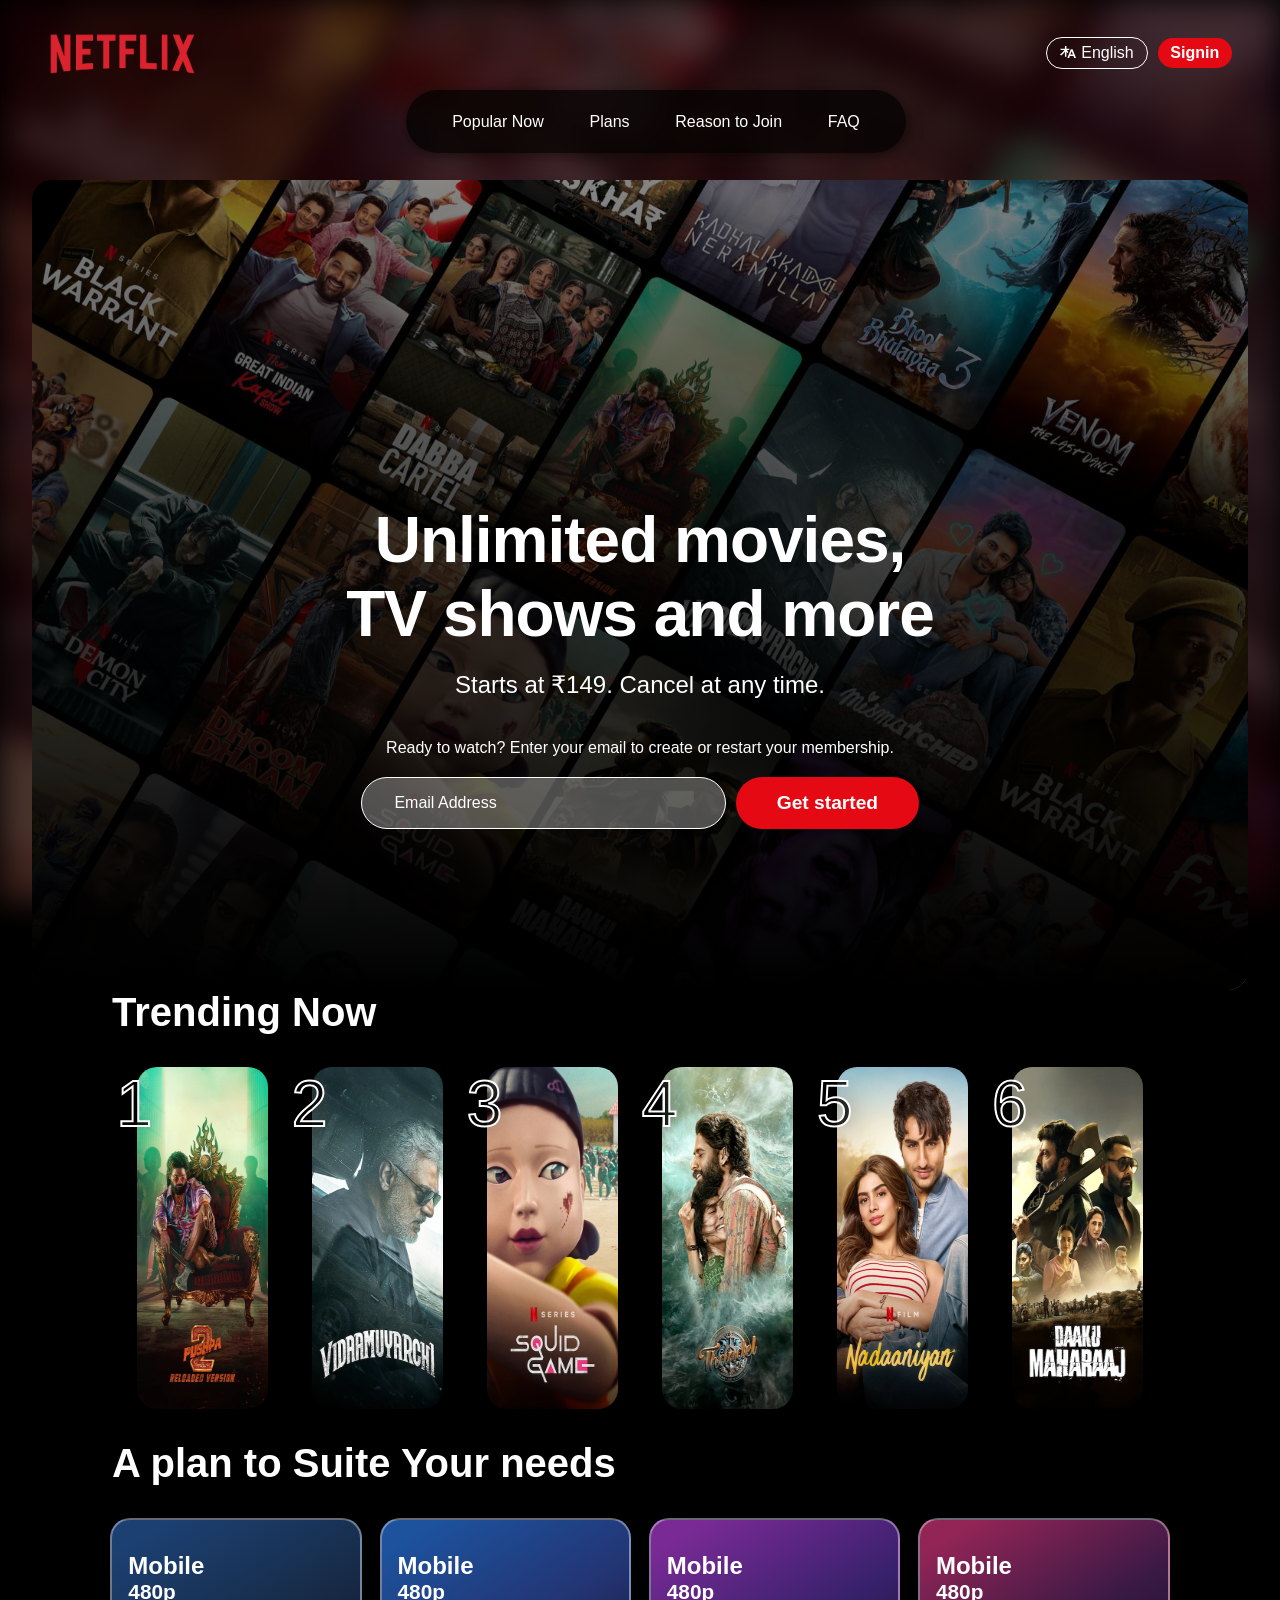
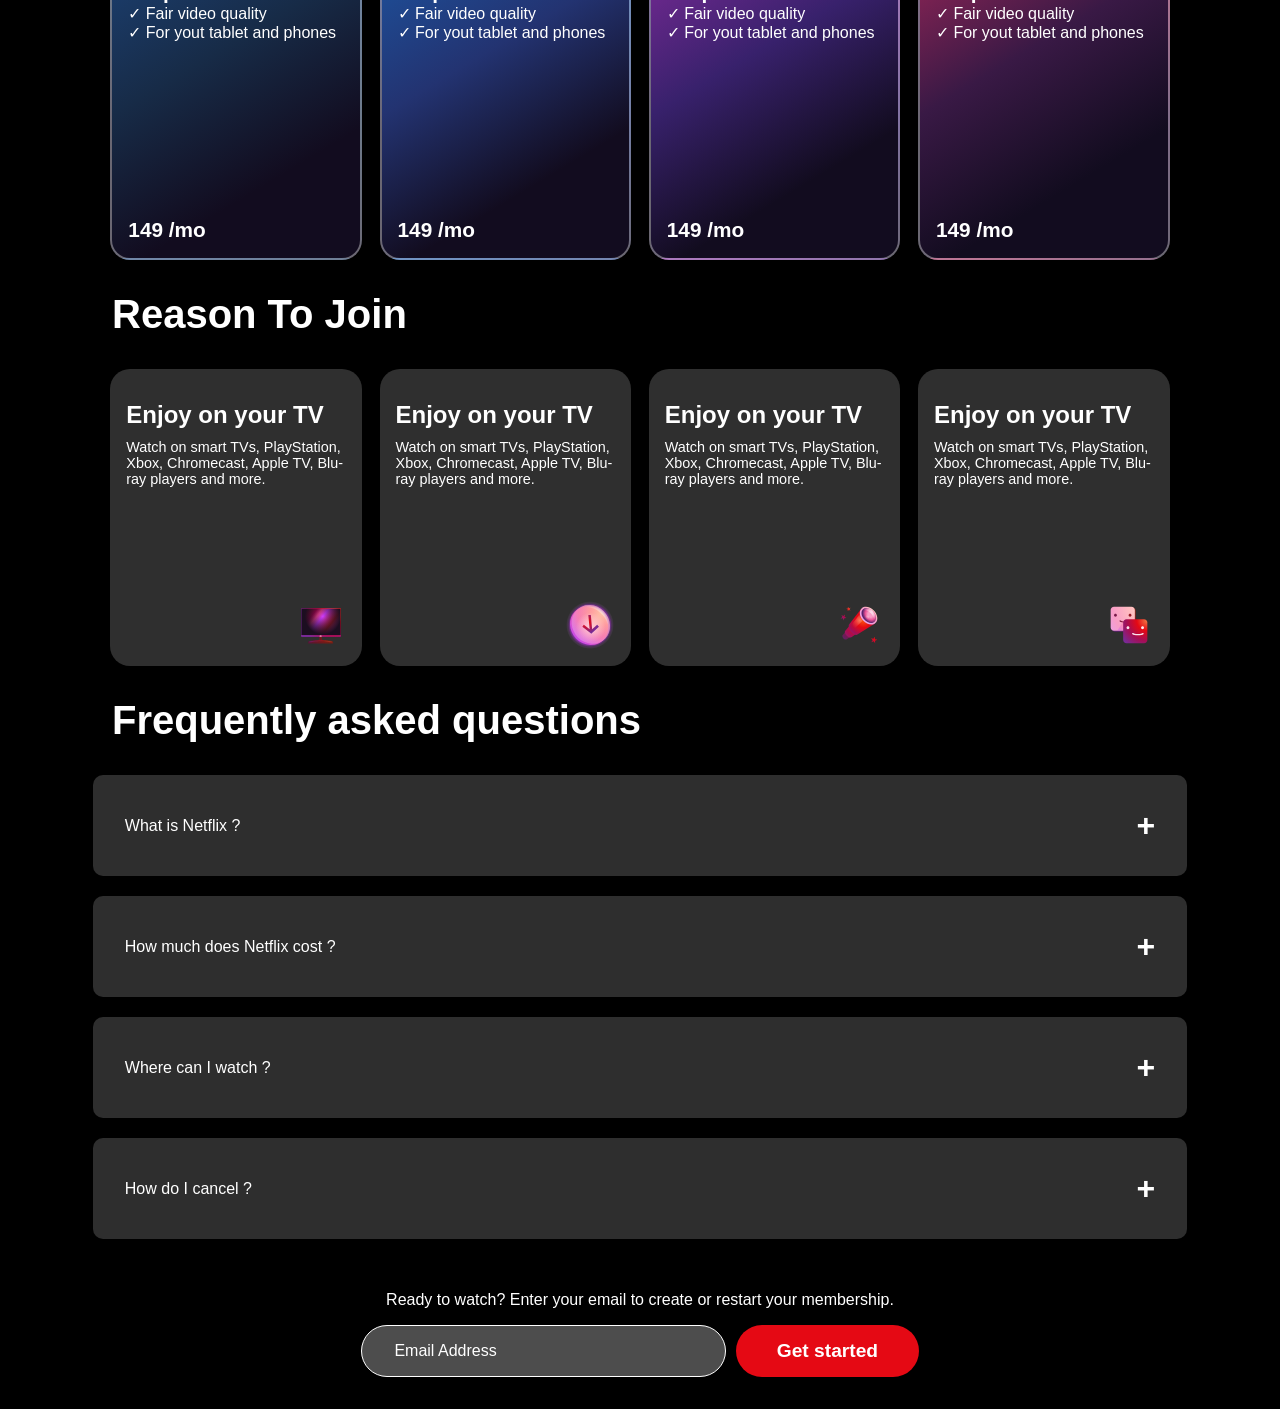
==== commit 5327dd94: "hover effect on cards" ====
--- a/index.html
+++ b/index.html
@@ -270,31 +270,43 @@
                         <div class="faqCard">
                             <div class="faqQuestion">
                                 <p>
-                                    What is Netflix ?
+                                    How much does Netflix cost ?
                                 </p>
                                 <span class="faqQuestionSpan">+</span>
                             </div>
                             <div class="faqAnswer">
-                                Netflix is a streaming service that offers a wide variety of award-winning TV shows, movies, anime, documentaries and more – on thousands of internet-connected devices.
-    <br />
-    <br />
-                                You can watch as much as you want, whenever you want, without a single ad – all for one low monthly price. There's always something new to discover, and new TV shows and movies are added every week!
+                                Watch Netflix on your smartphone, tablet, Smart TV, laptop, or streaming device, all for one fixed monthly fee. Plans range from ₹149 to ₹649 a month. No extra costs, no contracts.
+    <br />
                             </div>
                         </div>
                         <div class="faqCard">
                             <div class="faqQuestion">
                                 <p>
-                                    What is Netflix ?
+                                    Where can I watch ?
                                 </p>
                                 <span class="faqQuestionSpan">+</span>
                             </div>
                             <div class="faqAnswer">
-                                Netflix is a streaming service that offers a wide variety of award-winning TV shows, movies, anime, documentaries and more – on thousands of internet-connected devices.
-    <br />
-    <br />
-                                You can watch as much as you want, whenever you want, without a single ad – all for one low monthly price. There's always something new to discover, and new TV shows and movies are added every week!
-                            </div>
-                        </div>
+                                Watch anywhere, anytime. Sign in with your Netflix account to watch instantly on the web at netflix.com from your personal computer or on any internet-connected device that offers the Netflix app, including smart TVs, smartphones, tablets, streaming media players and game consoles.
+
+You can also download your favourite shows with the iOS or Android app. Use downloads to watch while you're on the go and without an internet connection. Take Netflix with you anywhere.
+    <br />
+                            </div>
+                        </div>
+
+                        <div class="faqCard">
+                            <div class="faqQuestion">
+                                <p>
+                                    How do I cancel ?
+                                </p>
+                                <span class="faqQuestionSpan">+</span>
+                            </div>
+                            <div class="faqAnswer">
+                                Netflix is flexible. There are no annoying contracts and no commitments. You can easily cancel your account online in two clicks. There are no cancellation fees – start or stop your account anytime.
+    <br />
+                            </div>
+                        </div>
+
                     </div>
                 </section>
                 <section class="getStartedSection">
--- a/netflix.css
+++ b/netflix.css
@@ -292,7 +292,13 @@
     padding: 2rem 1rem 1rem;
     border-radius: 20px;
     border: 2px solid rgba(255, 255, 255, 0.372);
-
+    transition: transform 0.3s ease, box-shadow 0.3s ease;
+}
+
+.planCard:hover, .reasonCard:hover {
+    transform: scale(1.05);
+    box-shadow: 0 8px 20px rgba(255, 255, 255, 0.2);
+    cursor: pointer;
 }
 
 .planCard1{
@@ -328,6 +334,12 @@
     background: rgb(47, 47, 47);
     border: none;
     height: 33vh;
+    transition: transform 0.3s ease, box-shadow 0.3s ease;
+}
+
+.reasonCard:hover {
+    transform: translateY(-10px);
+    box-shadow: 0 10px 25px rgba(255, 255, 255, 0.15);
 }
 
 .reasonCard h2{
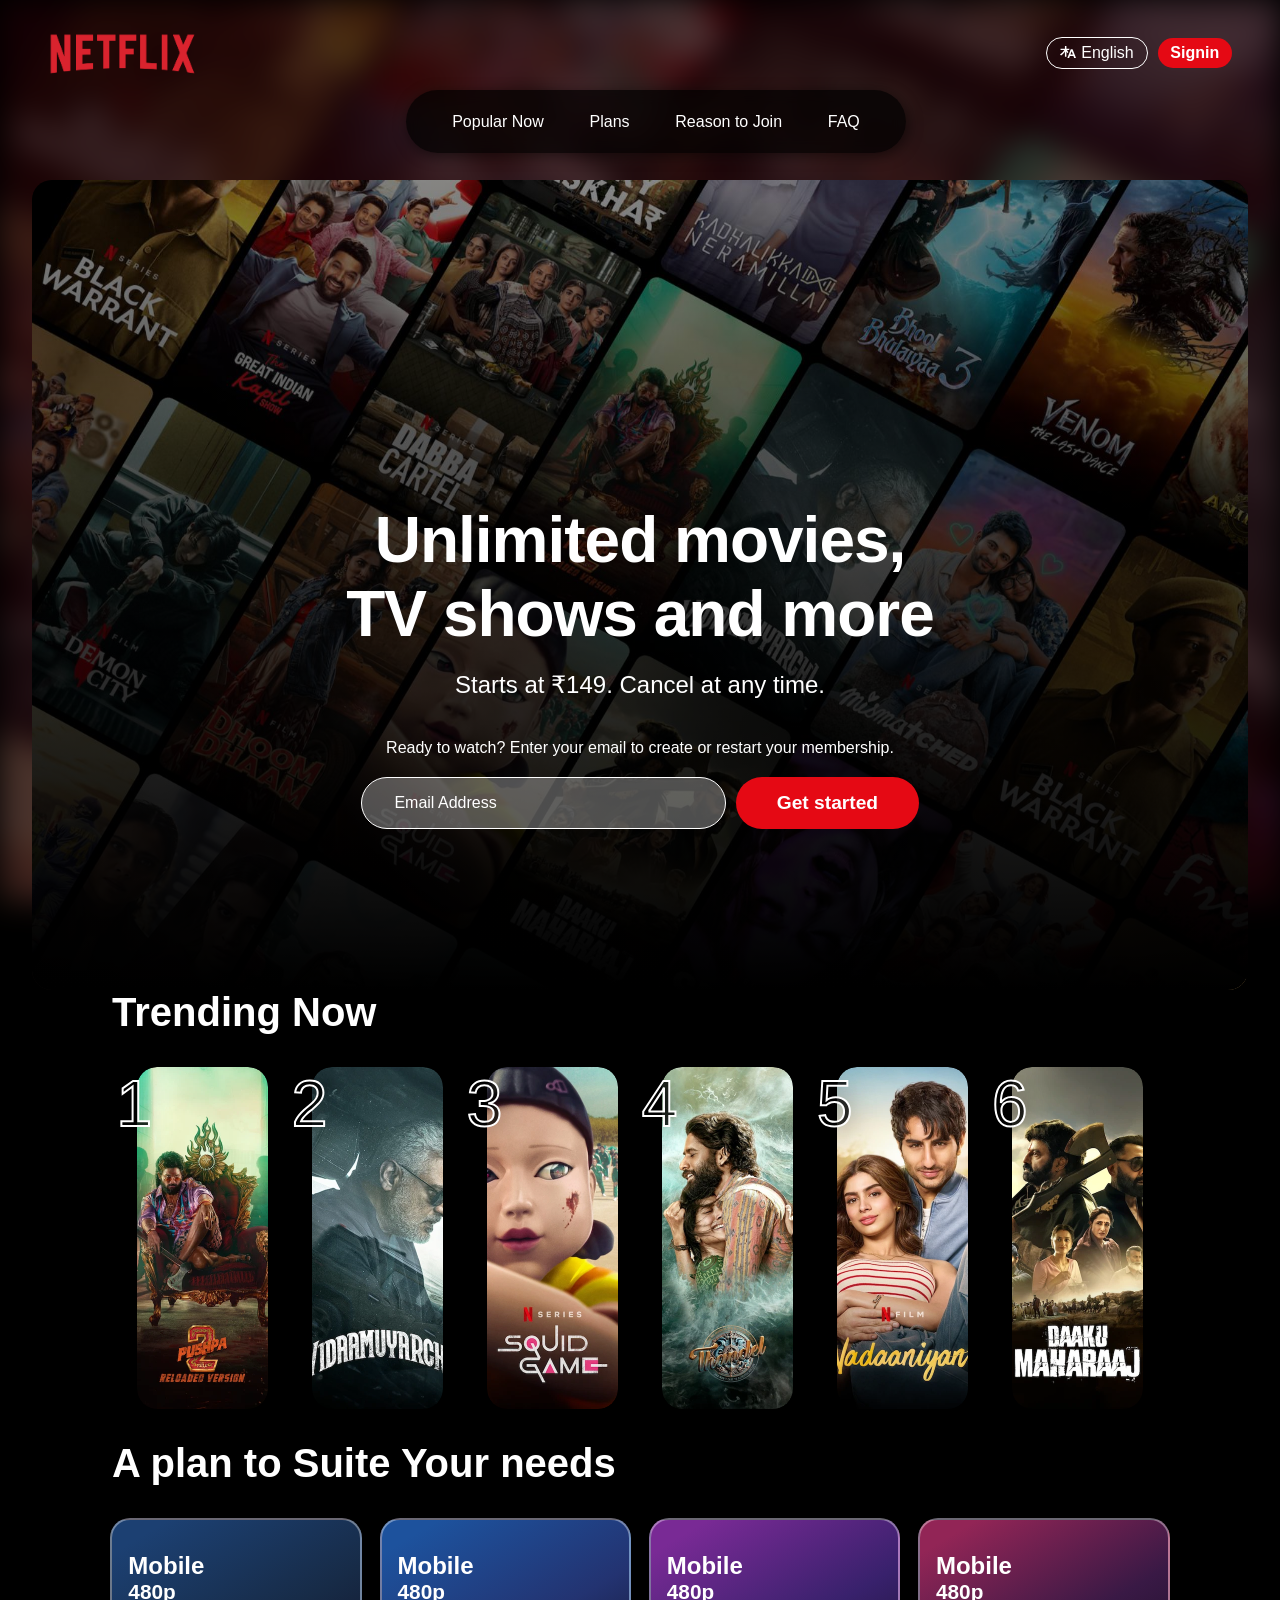
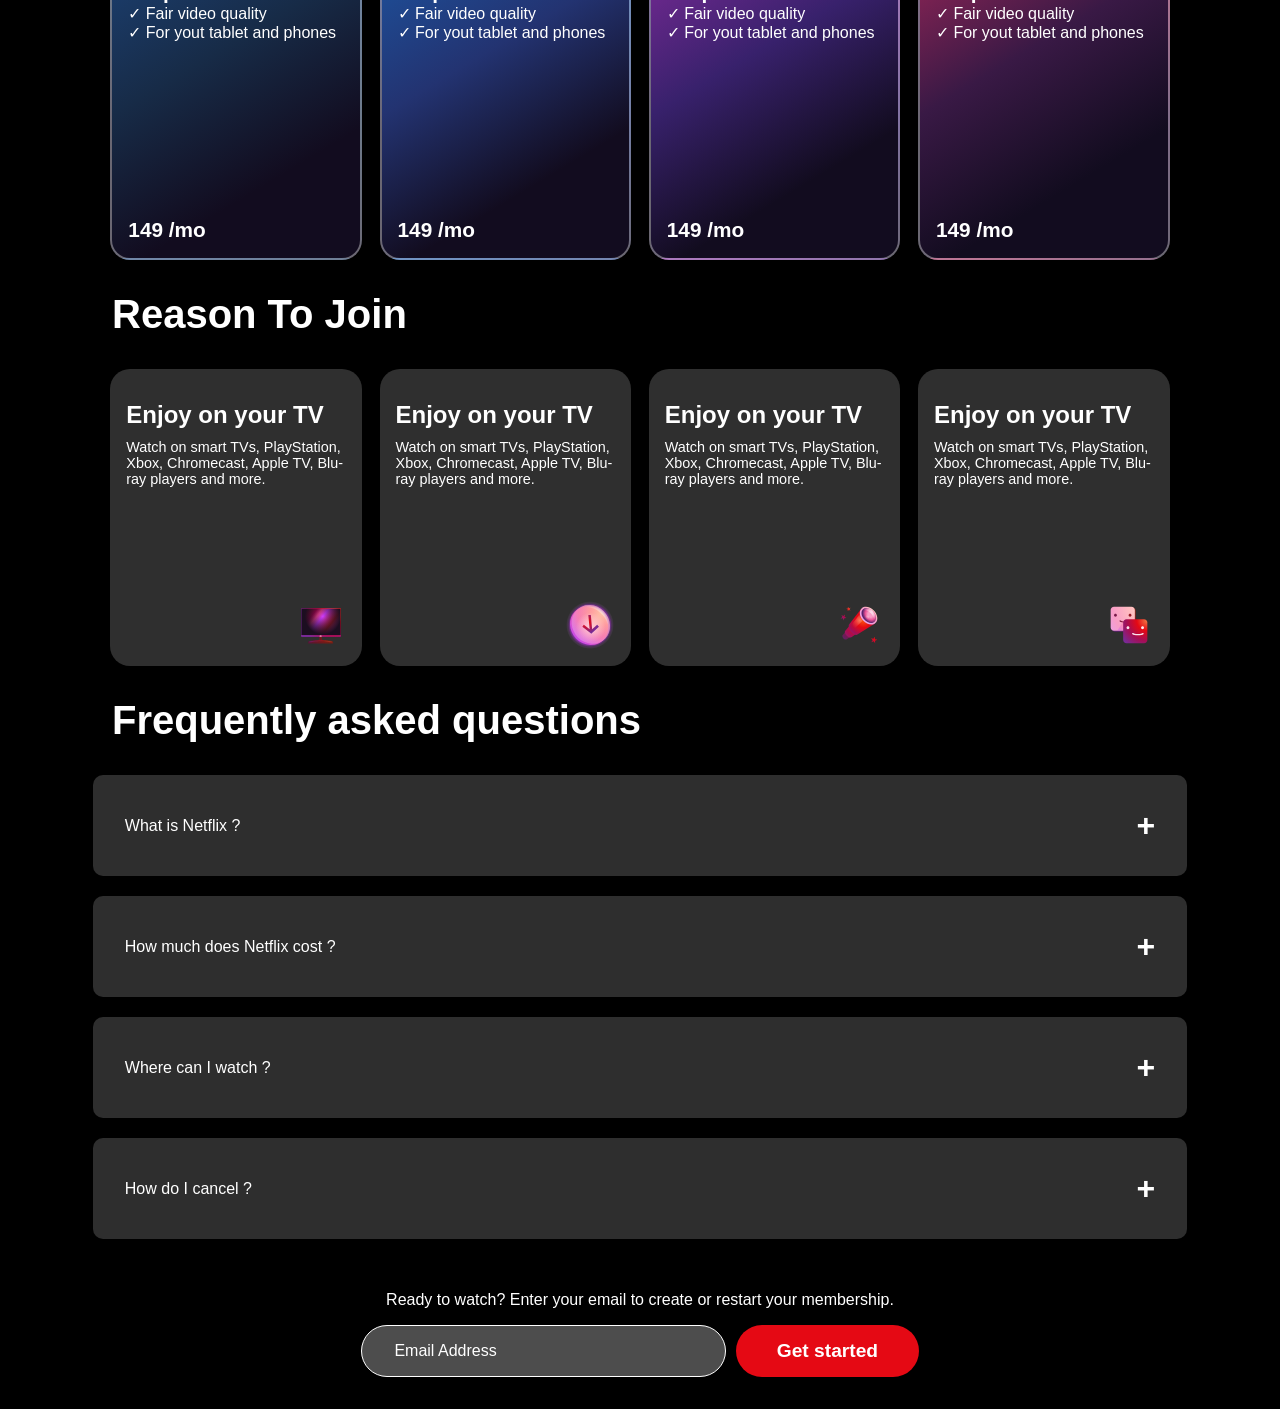
==== commit c6c2c3ff: "changes in UI" ====
--- a/index.html
+++ b/index.html
@@ -59,11 +59,17 @@
                     </div>
                     <div class="upperNavbarRightSection">
                         <div class="navBarButtonContainer">
+                            <div class="mobileMenuToggle">
+                                <div class="menu-icon">
+                                    <span></span>
+                                    <span></span>
+                                    <span></span>
+                                </div>
+                            </div>
                             <div class="languageButtoncontainer">
                                 <button class="languageButton">
                                     <svg xmlns="http://www.w3.org/2000/svg" fill="none" role="img" viewBox="0 0 16 16" width="16" height="16" data-icon="LanguagesSmall" aria-hidden="true"><path fill-rule="evenodd" clip-rule="evenodd" d="M10.7668 5.33333L10.5038 5.99715L9.33974 8.9355L8.76866 10.377L7.33333 14H9.10751L9.83505 12.0326H13.4217L14.162 14H16L12.5665 5.33333H10.8278H10.7668ZM10.6186 9.93479L10.3839 10.5632H11.1036H12.8856L11.6348 7.2136L10.6186 9.93479ZM9.52722 4.84224C9.55393 4.77481 9.58574 4.71045 9.62211 4.64954H6.41909V2H4.926V4.64954H0.540802V5.99715H4.31466C3.35062 7.79015 1.75173 9.51463 0 10.4283C0.329184 10.7138 0.811203 11.2391 1.04633 11.5931C2.55118 10.6795 3.90318 9.22912 4.926 7.57316V12.6667H6.41909V7.51606C6.81951 8.15256 7.26748 8.76169 7.7521 9.32292L8.31996 7.88955C7.80191 7.29052 7.34631 6.64699 6.9834 5.99715H9.06968L9.52722 4.84224Z" fill="currentColor"></path></svg>
                                     <p>English</p>
-    
                                 </button>
                             </div>
                             <div class="signInButtonConatienr">
@@ -78,6 +84,16 @@
                         <li class="menuListItems"><a href="#planSection">Plans</a></li>
                         <li class="menuListItems"><a href="#reasonToJoinSection">Reason to Join</a></li>
                         <li class="menuListItems"><a href="#faqSection">FAQ</a></li>
+                    </ul>
+                </div>
+                
+                <!-- Mobile Menu -->
+                <div class="mobileMenu">
+                    <ul class="mobileMenuList">
+                        <li class="mobileMenuListItems"><a href="#carouselSection">Popular Now</a></li>
+                        <li class="mobileMenuListItems"><a href="#planSection">Plans</a></li>
+                        <li class="mobileMenuListItems"><a href="#reasonToJoinSection">Reason to Join</a></li>
+                        <li class="mobileMenuListItems"><a href="#faqSection">FAQ</a></li>
                     </ul>
                 </div>
             </nav>
--- a/netflix.css
+++ b/netflix.css
@@ -33,6 +33,8 @@
     top: 0;
     background-color: rgba(0, 0, 0, .5);
     padding: 0rem 2rem;
+    width: 100%;
+    box-sizing: border-box;
 }
 
 nav{
@@ -46,6 +48,7 @@
     /* border: 2px solid blue; */
     display: flex;
     height: 50%;
+    transition: opacity 0.3s ease, transform 0.3s ease;
 }
 
 .upperNavbarLeftSection{
@@ -274,12 +277,16 @@
 .carouselImageContainer{
     width: 100%;
     height: 100%;
+    overflow: hidden;
+    border-radius: 20px;
 }
 
 .carouselImageContainer img{
     width: 100%;
     height: 100%;
     border-radius: 20px;
+    object-fit: cover;
+    object-position: center;
 }
 
 .planCard, .reasonCard{
@@ -365,6 +372,8 @@
 .faqCard{
     /* border: 2px solid red; */
     width: 100%;
+    margin-bottom: 15px;
+    transition: all 0.3s ease;
 }
 
 .faqQuestion,
@@ -372,8 +381,9 @@
     padding: 2rem;
     border-radius: 10px;
     /* border: 1px solid white; */
-    margin-bottom: 20px;
+    margin-bottom: 5px;
     background-color: #2e2e2e;
+    transition: all 0.3s ease;
 }
 
 .faqQuestion{
@@ -385,20 +395,38 @@
 .faqQuestion span{
     font-size: 2rem;
     font-weight: 900;
-}
+    transition: transform 0.3s ease;
+}
+
 .faqAnswer {
     display: none;
-
+    transform-origin: top;
+    transform: scaleY(0);
+    opacity: 0;
+    height: 0;
+    overflow: hidden;
 }
 
 .faqCard:hover{
     cursor: pointer;
 }
 
-/* Jab faqQuestion p hover ho toh faqAnswer dikh jaye */
-.faqCard:hover .faqAnswer {
+.faqCard:hover .faqQuestion {
+    background-color: #3a3a3a;
+    box-shadow: 0 5px 15px rgba(0, 0, 0, 0.3);
+}
+
+/* Active state classes - will be toggled with JavaScript */
+.faqCard.active .faqAnswer {
     display: block;
-    cursor: pointer;
+    transform: scaleY(1);
+    opacity: 1;
+    height: auto;
+    padding: 2rem;
+}
+
+.faqCard.active .faqQuestionSpan {
+    transform: rotate(45deg);
 }
 
 .faqCardsContainer{
@@ -415,4 +443,435 @@
 
 .getStartedSection p{
     margin-bottom: 1rem;
+}
+
+/* Responsive Design */
+@media screen and (max-width: 1200px) {
+    .bannerContainer h2 {
+        font-size: 3rem;
+        width: 70%;
+    }
+    
+    .menuList {
+        width: 60%;
+    }
+    
+    .inputContainer {
+        width: 70%;
+    }
+    
+    .carouselCardConatiner {
+        flex-wrap: wrap;
+        gap: 20px;
+    }
+    
+    .carouselCard {
+        width: 25%;
+        height: 30vh;
+    }
+}
+
+@media screen and (max-width: 992px) {
+    .menuList {
+        width: 80%;
+    }
+    
+    .bannerContainer h2 {
+        font-size: 2.5rem;
+        width: 80%;
+    }
+    
+    .bannerContainer h4 {
+        font-size: 1.3rem;
+    }
+    
+    .inputContainer {
+        width: 80%;
+    }
+    
+    .plansConatiner {
+        flex-wrap: wrap;
+        gap: 20px;
+    }
+    
+    .planCard, .reasonCard {
+        width: 45%;
+        margin-bottom: 20px;
+    }
+    
+    .carouselCard {
+        width: 30%;
+    }
+}
+
+@media screen and (max-width: 768px) {
+    nav {
+        height: auto;
+        padding: 10px 0;
+    }
+    
+    .upperNavbarSection {
+        height: auto;
+        padding: 10px 0;
+    }
+    
+    .netflixLogo {
+        width: 40%;
+    }
+    
+    .lowerNavbarSection {
+        height: auto;
+        margin-top: 10px;
+    }
+    
+    .menuList {
+        width: 100%;
+        padding: 10px 0;
+    }
+    
+    .menuList li {
+        font-size: 0.9rem;
+    }
+    
+    .sectionsContainer {
+        margin-top: 30vh;
+    }
+    
+    .bannerSection {
+        height: 70vh;
+        background-position: center;
+        background-size: cover;
+    }
+    
+    .bannerContainer {
+        padding: 0 15px;
+    }
+    
+    .bannerContainer h2 {
+        font-size: 2rem;
+        width: 90%;
+    }
+    
+    .inputContainer {
+        width: 90%;
+        flex-direction: column;
+        align-items: center;
+    }
+    
+    .emailInputBox {
+        width: 100%;
+        margin-bottom: 10px;
+    }
+    
+    .getStartedButton {
+        width: 100%;
+        padding: 1rem 0;
+    }
+    
+    .reasonToJoinSection h2,
+    .planSection h2,
+    .carouselSection h2,
+    .faqSection h2 {
+        text-align: center;
+        margin-left: 0;
+    }
+    
+    .carouselCard {
+        width: 45%;
+        margin-bottom: 30px;
+        height: 40vw;
+        max-height: 300px;
+    }
+    
+    .carouselCardConatiner,
+    .plansConatiner,
+    .reasonsConatiner {
+        width: 95%;
+    }
+    
+    .plansConatiner {
+        flex-direction: column;
+        align-items: center;
+        gap: 20px;
+    }
+    
+    .planCard, .reasonCard {
+        width: 90%;
+        height: auto;
+        min-height: 25vh;
+    }
+    
+    .reasonsConatiner {
+        flex-direction: column;
+        align-items: center;
+    }
+    
+    .mobileMenuToggle {
+        display: block;
+    }
+    
+    .mobileMenu.active {
+        display: block;
+    }
+}
+
+@media screen and (max-width: 576px) {
+    .contentContainer {
+        padding: 0rem 1rem;
+    }
+    
+    .navBarButtonContainer {
+        padding-right: 1rem;
+    }
+    
+    .upperNavbarLeftSection,
+    .upperNavbarRightSection {
+        width: auto;
+    }
+    
+    .upperNavbarSection {
+        justify-content: space-between;
+    }
+    
+    .netflixLogo {
+        width: 100px;
+    }
+    
+    .languageButton {
+        padding: 0.3rem 0.6rem;
+        font-size: 0.8rem;
+    }
+    
+    .signinButton {
+        padding: 0.3rem 0.6rem;
+        font-size: 0.8rem;
+    }
+    
+    .lowerNavbarSection {
+        display: none; /* Hide menu on very small screens */
+    }
+    
+    .sectionsContainer {
+        margin-top: 15vh;
+    }
+    
+    .bannerContainer h2 {
+        font-size: 1.8rem;
+    }
+    
+    .bannerContainer h4 {
+        font-size: 1.1rem;
+    }
+    
+    .bannerContainer p {
+        font-size: 0.9rem;
+        text-align: center;
+    }
+    
+    .bannerSection {
+        height: 60vh;
+    }
+    
+    .carouselCard {
+        width: 80%;
+        height: 45vw;
+        max-height: 220px;
+        margin: 0 auto 30px;
+    }
+    
+    .carouselNumberContainer {
+        left: -10px;
+    }
+    
+    .carouselNumberContainer span {
+        font-size: 3rem;
+    }
+    
+    .faqQuestion {
+        padding: 1.5rem;
+    }
+    
+    .faqQuestion p {
+        font-size: 0.85rem;
+        width: 85%;
+        line-height: 1.4;
+    }
+    
+    .faqQuestion span {
+        font-size: 1.5rem;
+    }
+    
+    .faqCard.active .faqAnswer {
+        padding: 1.5rem;
+        font-size: 0.85rem;
+        line-height: 1.4;
+    }
+    
+    .reasonsConatiner {
+        flex-direction: column;
+        align-items: center;
+    }
+    
+    .planCard, .reasonCard {
+        width: 90%;
+        height: auto;
+        min-height: 22vh;
+        padding: 1.5rem 1rem 1rem;
+    }
+    
+    .planCard h2 {
+        font-size: 1.3rem;
+    }
+    
+    .planCard h4 {
+        font-size: 1.1rem;
+    }
+    
+    .planCard p {
+        font-size: 0.9rem;
+    }
+    
+    .mobileMenuToggle {
+        order: 3;
+    }
+    
+    .navBarButtonContainer {
+        display: flex;
+        flex-wrap: wrap;
+    }
+    
+    .getStartedButton {
+        width: 100%;
+        margin-top: 10px;
+    }
+}
+
+/* Mobile Menu Styles */
+.mobileMenuToggle {
+    display: none;
+    cursor: pointer;
+    margin-right: 15px;
+}
+
+.menu-icon {
+    width: 30px;
+    height: 22px;
+    position: relative;
+}
+
+.menu-icon span {
+    display: block;
+    position: absolute;
+    height: 2px;
+    width: 100%;
+    background: white;
+    border-radius: 2px;
+    transition: all 0.3s ease;
+}
+
+.menu-icon span:nth-child(1) {
+    top: 0;
+}
+
+.menu-icon span:nth-child(2) {
+    top: 10px;
+}
+
+.menu-icon span:nth-child(3) {
+    top: 20px;
+}
+
+.mobileMenu {
+    display: none;
+    position: fixed;
+    top: 70px;
+    left: 0;
+    width: 100%;
+    background-color: rgba(0, 0, 0, 0.9);
+    backdrop-filter: blur(10px);
+    z-index: 9999;
+    transform: translateY(-100%);
+    transition: transform 0.3s ease;
+}
+
+.mobileMenu.active {
+    transform: translateY(0);
+}
+
+.mobileMenuList {
+    list-style: none;
+    padding: 20px;
+}
+
+.mobileMenuListItems {
+    margin-bottom: 15px;
+    padding: 10px;
+    border-bottom: 1px solid rgba(255, 255, 255, 0.1);
+}
+
+.mobileMenuListItems a {
+    color: white;
+    font-size: 1.1rem;
+    display: block;
+}
+
+/* Ensure images are fully responsive */
+img {
+    max-width: 100%;
+    height: auto;
+}
+
+/* Fix for iPhones and very small screens */
+@media screen and (max-width: 375px) {
+    .netflixLogo {
+        width: 80px;
+    }
+    
+    .languageButton,
+    .signinButton {
+        font-size: 0.7rem;
+        padding: 0.2rem 0.5rem;
+    }
+    
+    .bannerContainer h2 {
+        font-size: 1.5rem;
+    }
+    
+    .bannerContainer h4 {
+        font-size: 1rem;
+    }
+    
+    .bannerContainer p {
+        font-size: 0.8rem;
+    }
+    
+    .carouselCard {
+        width: 75%;
+        height: 42vw;
+        max-height: 180px;
+    }
+
+    
+    .getStartedButton {
+        width: 100%;
+        padding: 0.8rem;
+    }
+    
+    .faqQuestion {
+        padding: 1rem;
+    }
+    
+    .faqAnswer {
+        padding: 1rem !important;
+    }
+}
+
+.navbar-visible {
+    opacity: 1;
+    transform: translateY(0);
+}
+
+.navbar-hidden {
+    opacity: 0;
+    transform: translateY(-100%);
 }
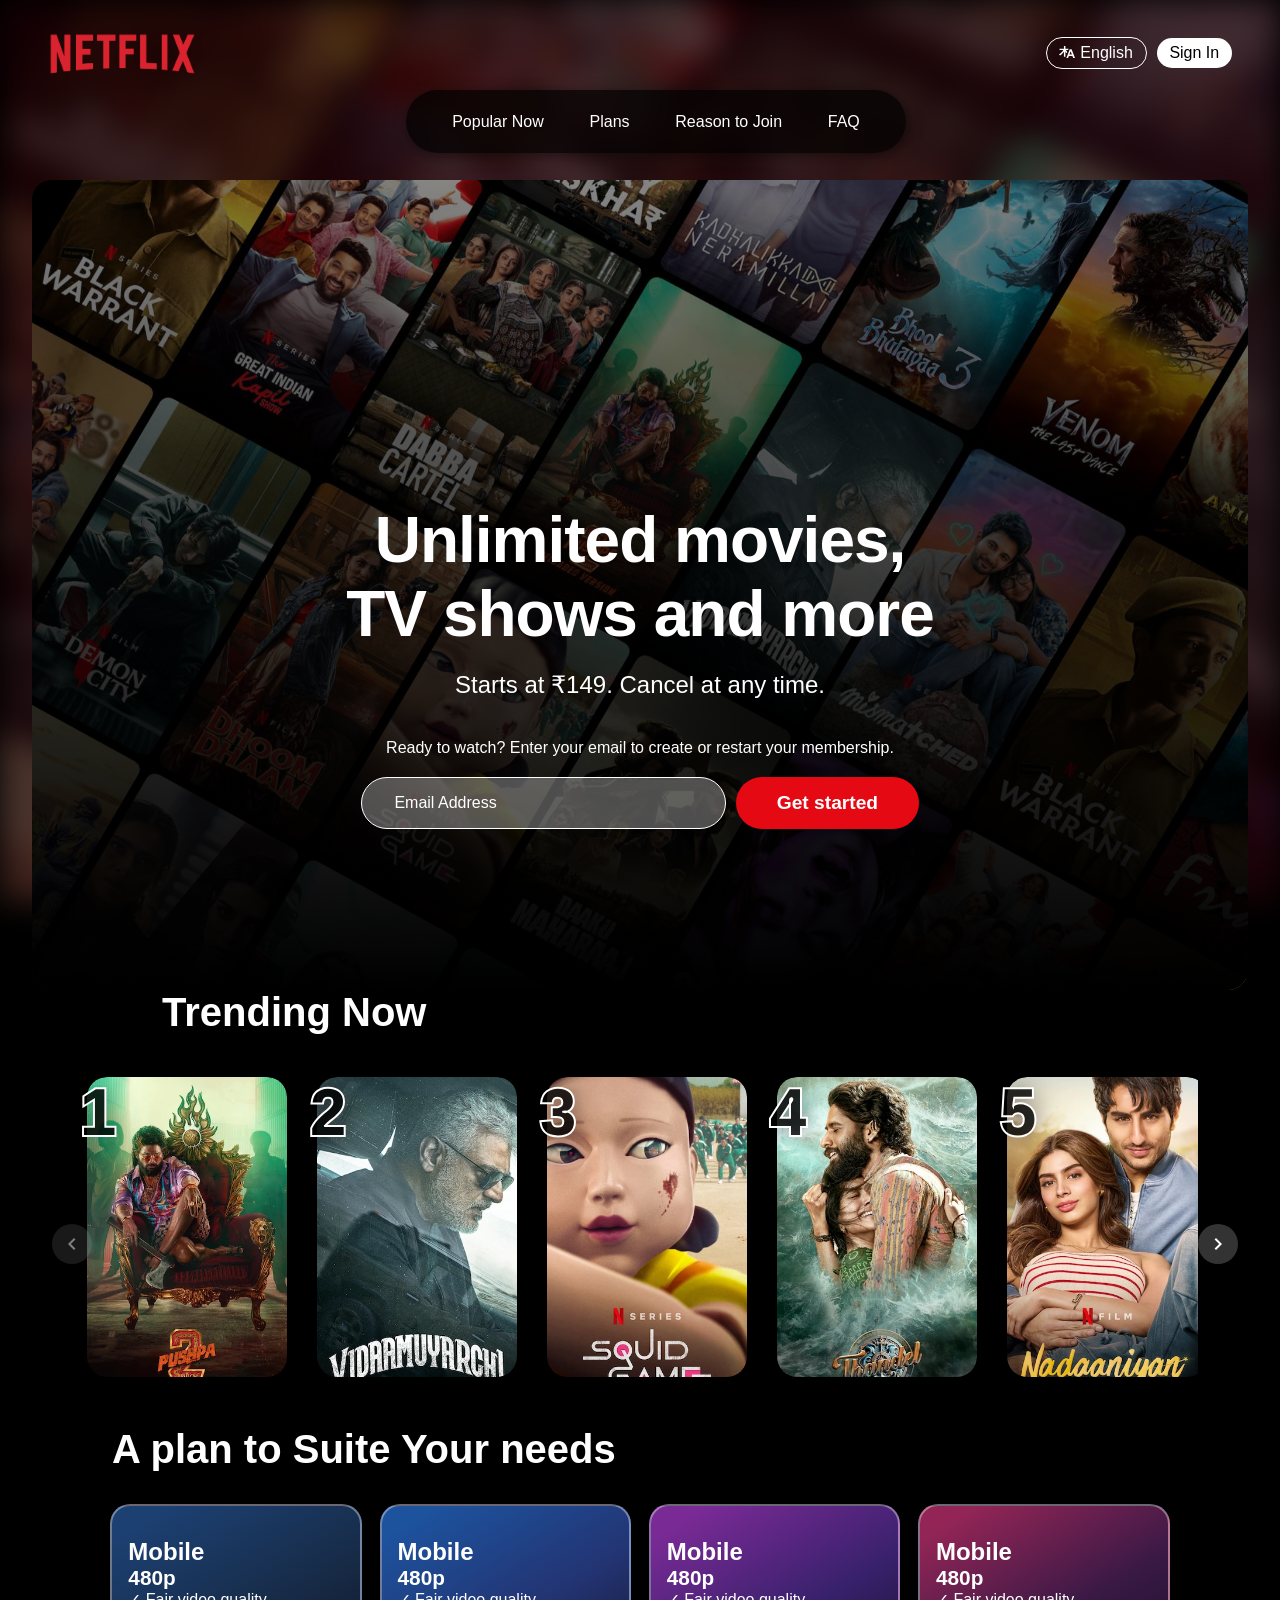
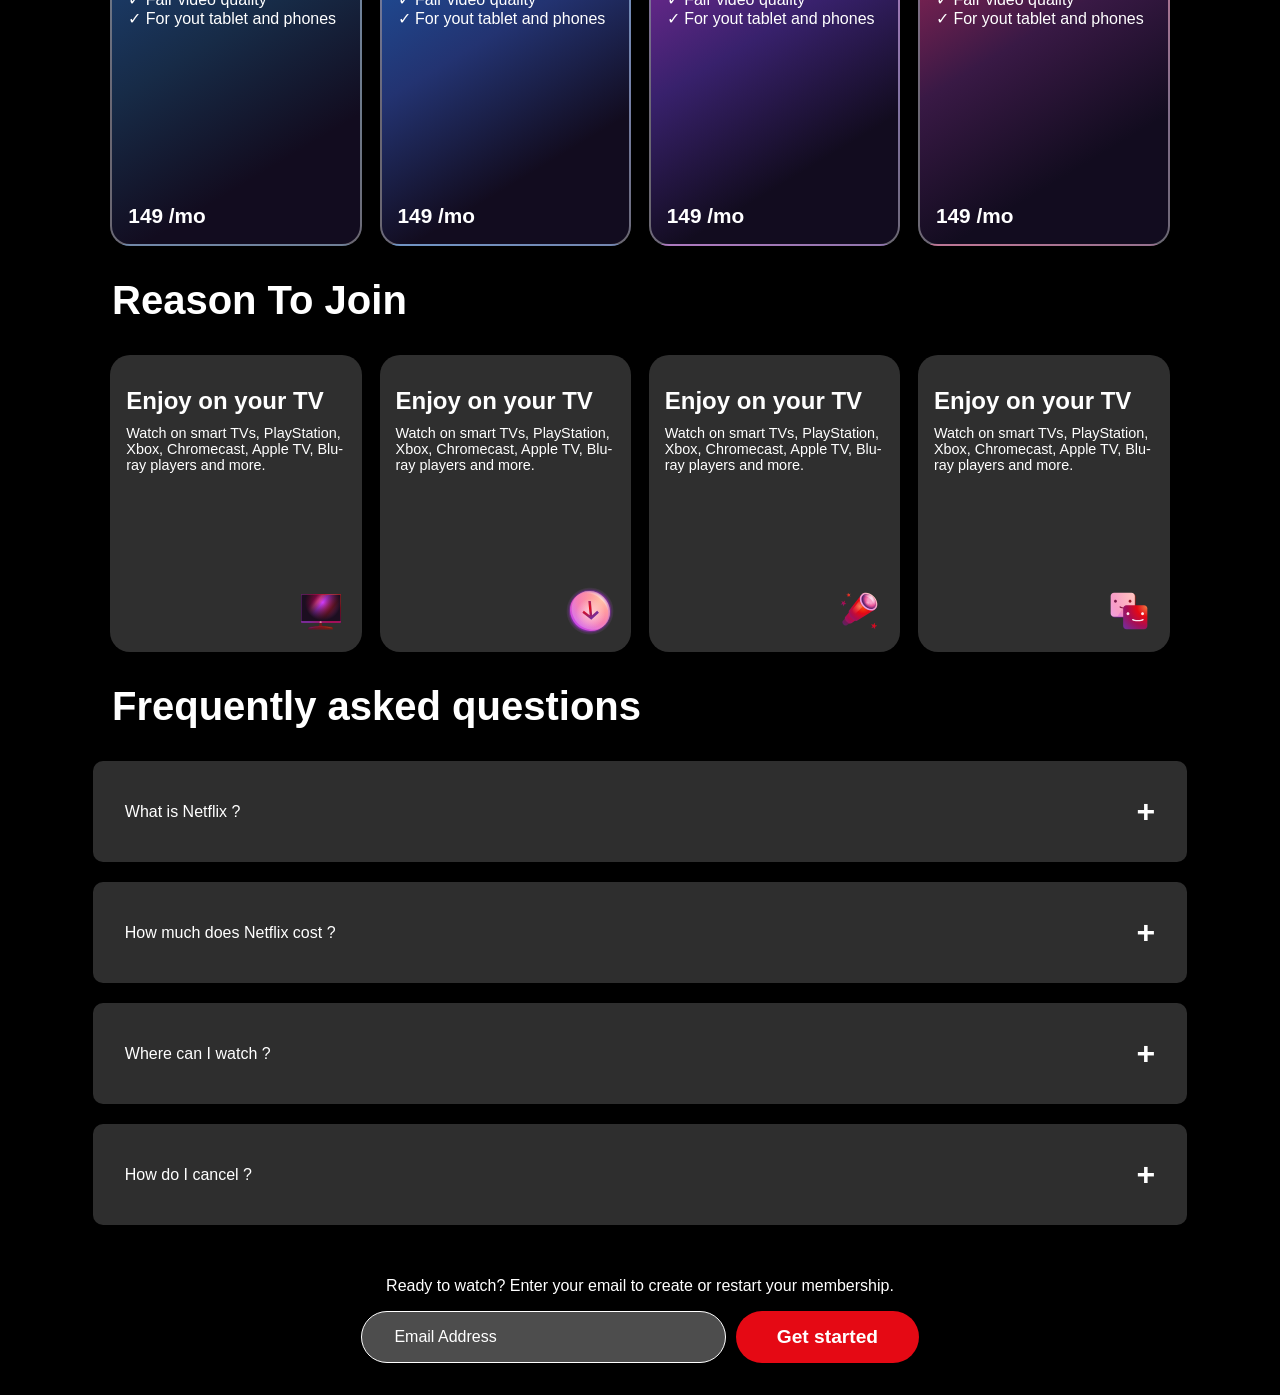
==== commit 5881b80b: "carousel changes" ====
--- a/index.html
+++ b/index.html
@@ -72,8 +72,8 @@
                                     <p>English</p>
                                 </button>
                             </div>
-                            <div class="signInButtonConatienr">
-                                <button class="signinButton"> Signin</button>
+                            <div class="signInButtonConatiner">
+                                <button class="signinButton"> Sign In</button>
                             </div>
                         </div>
                     </div>
@@ -112,6 +112,11 @@
                 </section>
                 <section id="carouselSection" class="carouselSection">
                     <h2>Trending Now</h2>
+                    <button class="carousel-nav-button carousel-prev">
+                        <svg xmlns="http://www.w3.org/2000/svg" viewBox="0 0 24 24">
+                            <path d="M15.41 7.41L14 6l-6 6 6 6 1.41-1.41L10.83 12z"/>
+                        </svg>
+                    </button>
                     <div class="carouselCardConatiner">
                         <div class="carouselCard">
                             <div class="carouselNumberContainer">
@@ -162,6 +167,11 @@
                             </div>
                         </div>
                     </div>
+                    <button class="carousel-nav-button carousel-next">
+                        <svg xmlns="http://www.w3.org/2000/svg" viewBox="0 0 24 24">
+                            <path d="M8.59 16.59L10 18l6-6-6-6-1.41 1.41L13.17 12z"/>
+                        </svg>
+                    </button>
                 </section>
                 <section id="planSection" class="planSection">
                     <h2>A plan to Suite Your needs</h2>
--- a/netflix.css
+++ b/netflix.css
@@ -90,15 +90,15 @@
 }
 
 .signinButton{
-    background-color: #e50914;
-    color: white;
+    background-color: #fff;
+    color: black;
     padding: .4rem .8rem;
     border-radius: 50px;
     outline: none;
     border: none;
     margin-left: 10px;
     font-size: 1rem;
-    font-weight: 600;
+    
 }
 
 .languageButton p{
@@ -241,30 +241,88 @@
     font-weight: 700;
 }
 
-.carouselCardConatiner,
-.plansConatiner,
-.reasonsConatiner,
-.faqCardsContainer{
+.carouselSection {
+    position: relative;
+    padding: 0 50px;
+    margin-bottom: 40px;
+}
+
+.carouselCardConatiner {
     /* border: 2px solid green; */
-    height: 100%;
-    width: 90%;
-    display: flex;
-    justify-content: space-evenly;
+    width: 100%;
+    display: flex;
+    flex-wrap: nowrap; /* Never wrap to new line */
+    justify-content: flex-start;
     margin: 2rem auto;
-}
-
-
-.carouselCard{
-    width: 12%;
+    overflow-x: hidden; /* Hide overflow, show only with buttons */
+    scroll-behavior: smooth;
+    gap: 30px; /* Increased from 15px for more spacing */
+    padding: 10px 5px;
+    scrollbar-width: none; /* Firefox */
+    -ms-overflow-style: none; /* IE and Edge */
+}
+
+.carouselCardConatiner::-webkit-scrollbar {
+    display: none; /* Chrome, Safari, Opera */
+}
+
+.carouselCard {
+    min-width: 180px;
+    width: 200px;
+    flex-shrink: 0;
     /* border: 2px solid yellow; */
-    height: 38vh;
+    height: 300px;
     border-radius: 20px;
     position: relative;
+    box-shadow: 0 5px 15px rgba(0, 0, 0, 0.4);
+    transition: transform 0.3s ease, box-shadow 0.3s ease;
+}
+
+.carouselCard:hover {
+    transform: scale(1.05);
+    box-shadow: 0 8px 25px rgba(0, 0, 0, 0.6);
+}
+
+.carousel-nav-button {
+    position: absolute;
+    top: 64%;
+    transform: translateY(-50%);
+    width: 40px;
+    height: 40px;
+    background-color: rgba(255, 255, 255, 0.2);
+    border-radius: 50%;
+    border: none;
+    display: flex;
+    justify-content: center;
+    align-items: center;
+    cursor: pointer;
+    z-index: 100;
+    transition: all 0.3s ease;
+}
+
+.carousel-nav-button:hover {
+    background-color: rgba(255, 255, 255, 0.4);
+}
+
+.carousel-prev {
+    left: 20px;
+}
+
+.carousel-next {
+    right: 10px;
+}
+
+.carousel-nav-button svg {
+    fill: white;
+    width: 24px;
+    height: 24px;
 }
 
 .carouselNumberContainer{
     position: absolute;
-    left: -20px;
+    left: -8px;
+    font-weight: 1000;
+    z-index: 101;
 }
 
 .carouselNumberContainer span{
@@ -461,8 +519,7 @@
     }
     
     .carouselCardConatiner {
-        flex-wrap: wrap;
-        gap: 20px;
+        flex-wrap: nowrap; /* Ensure no wrapping on any screen size */
     }
     
     .carouselCard {
@@ -577,10 +634,20 @@
     }
     
     .carouselCard {
-        width: 45%;
-        margin-bottom: 30px;
-        height: 40vw;
-        max-height: 300px;
+        min-width: 140px;
+        width: 140px;
+        height: 210px;
+        flex-shrink: 0;
+        margin-right: 0;
+    }
+    
+    .carousel-nav-button {
+        width: 35px;
+        height: 35px;
+    }
+    
+    .carouselSection {
+        padding: 0 40px;
     }
     
     .carouselCardConatiner,
@@ -673,18 +740,24 @@
     }
     
     .carouselCard {
-        width: 80%;
-        height: 45vw;
-        max-height: 220px;
-        margin: 0 auto 30px;
-    }
-    
-    .carouselNumberContainer {
-        left: -10px;
+        min-width: 120px;
+        width: 120px;
+        height: 180px;
+        flex-shrink: 0;
     }
     
     .carouselNumberContainer span {
-        font-size: 3rem;
+        font-size: 2.5rem;
+    }
+    
+    .carousel-nav-button {
+        width: 30px;
+        height: 30px;
+    }
+    
+    .carouselSection {
+        padding: 0 35px;
+        overflow: visible;
     }
     
     .faqQuestion {
@@ -846,9 +919,9 @@
     }
     
     .carouselCard {
-        width: 75%;
-        height: 42vw;
-        max-height: 180px;
+        min-width: 110px;
+        width: 110px;
+        height: 165px;
     }
 
     
@@ -864,6 +937,20 @@
     .faqAnswer {
         padding: 1rem !important;
     }
+    
+    .carousel-nav-button {
+        width: 25px;
+        height: 25px;
+    }
+    
+    .carousel-nav-button svg {
+        width: 15px;
+        height: 15px;
+    }
+    
+    .carouselNumberContainer span {
+        font-size: 2rem;
+    }
 }
 
 .navbar-visible {
@@ -874,4 +961,15 @@
 .navbar-hidden {
     opacity: 0;
     transform: translateY(-100%);
+}
+
+.plansConatiner,
+.reasonsConatiner,
+.faqCardsContainer{
+    /* border: 2px solid green; */
+    height: 100%;
+    width: 90%;
+    display: flex;
+    justify-content: space-evenly;
+    margin: 2rem auto;
 }
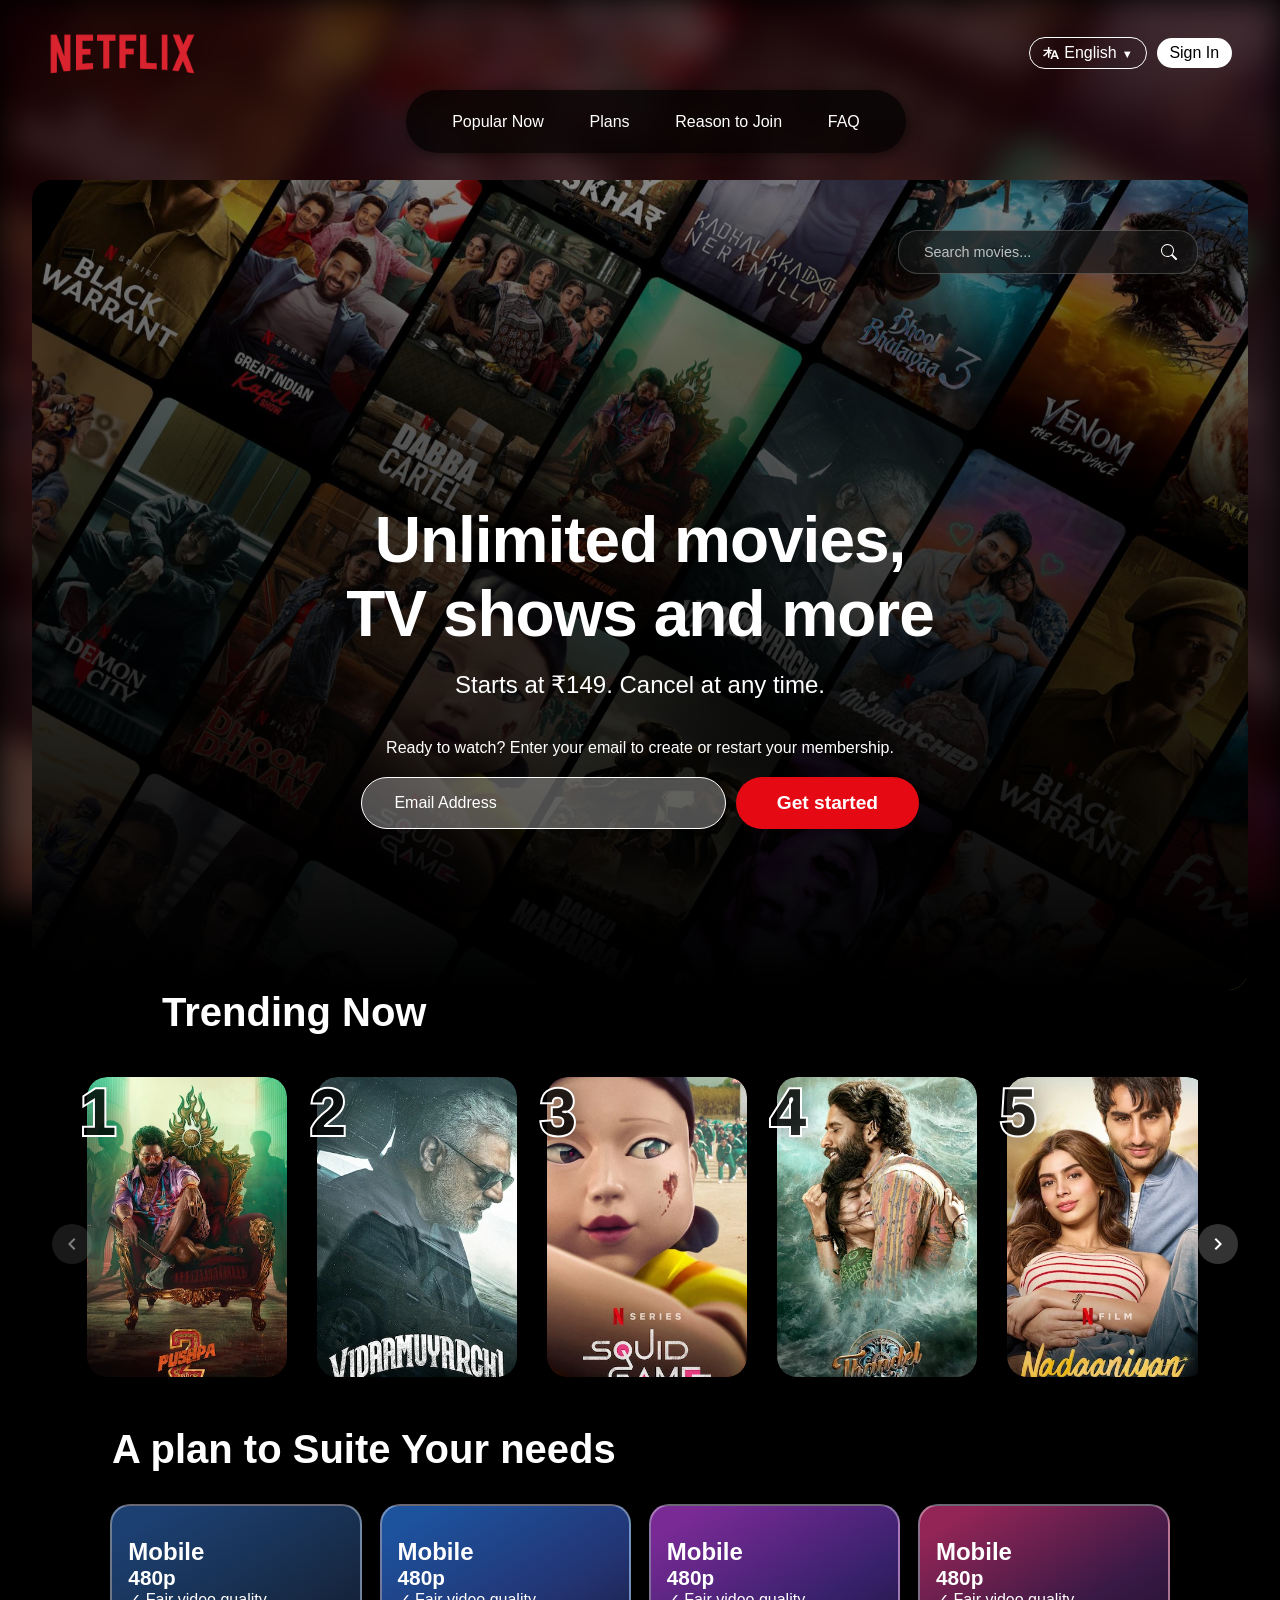
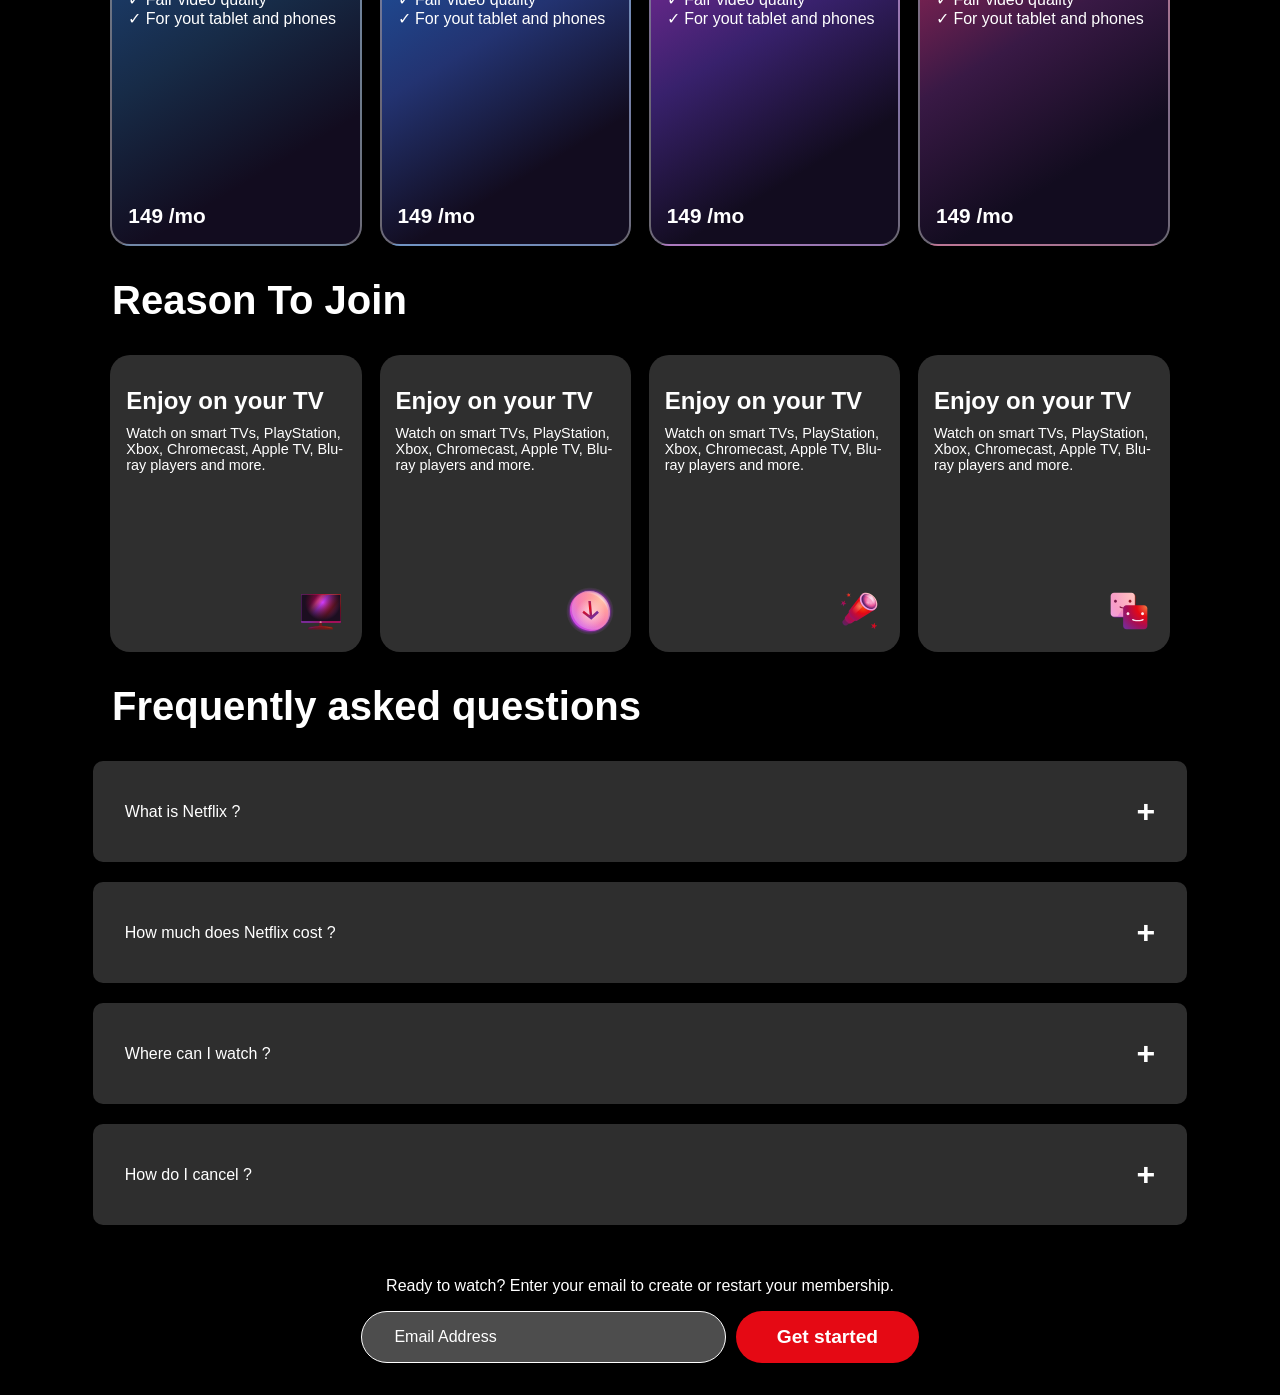
==== commit 7bac7543: "feature addition" ====
--- a/index.html
+++ b/index.html
@@ -67,10 +67,17 @@
                                 </div>
                             </div>
                             <div class="languageButtoncontainer">
-                                <button class="languageButton">
-                                    <svg xmlns="http://www.w3.org/2000/svg" fill="none" role="img" viewBox="0 0 16 16" width="16" height="16" data-icon="LanguagesSmall" aria-hidden="true"><path fill-rule="evenodd" clip-rule="evenodd" d="M10.7668 5.33333L10.5038 5.99715L9.33974 8.9355L8.76866 10.377L7.33333 14H9.10751L9.83505 12.0326H13.4217L14.162 14H16L12.5665 5.33333H10.8278H10.7668ZM10.6186 9.93479L10.3839 10.5632H11.1036H12.8856L11.6348 7.2136L10.6186 9.93479ZM9.52722 4.84224C9.55393 4.77481 9.58574 4.71045 9.62211 4.64954H6.41909V2H4.926V4.64954H0.540802V5.99715H4.31466C3.35062 7.79015 1.75173 9.51463 0 10.4283C0.329184 10.7138 0.811203 11.2391 1.04633 11.5931C2.55118 10.6795 3.90318 9.22912 4.926 7.57316V12.6667H6.41909V7.51606C6.81951 8.15256 7.26748 8.76169 7.7521 9.32292L8.31996 7.88955C7.80191 7.29052 7.34631 6.64699 6.9834 5.99715H9.06968L9.52722 4.84224Z" fill="currentColor"></path></svg>
-                                    <p>English</p>
-                                </button>
+                                <div class="language-dropdown">
+                                    <button class="languageButton">
+                                        <svg xmlns="http://www.w3.org/2000/svg" fill="none" role="img" viewBox="0 0 16 16" width="16" height="16" data-icon="LanguagesSmall" aria-hidden="true"><path fill-rule="evenodd" clip-rule="evenodd" d="M10.7668 5.33333L10.5038 5.99715L9.33974 8.9355L8.76866 10.377L7.33333 14H9.10751L9.83505 12.0326H13.4217L14.162 14H16L12.5665 5.33333H10.8278H10.7668ZM10.6186 9.93479L10.3839 10.5632H11.1036H12.8856L11.6348 7.2136L10.6186 9.93479ZM9.52722 4.84224C9.55393 4.77481 9.58574 4.71045 9.62211 4.64954H6.41909V2H4.926V4.64954H0.540802V5.99715H4.31466C3.35062 7.79015 1.75173 9.51463 0 10.4283C0.329184 10.7138 0.811203 11.2391 1.04633 11.5931C2.55118 10.6795 3.90318 9.22912 4.926 7.57316V12.6667H6.41909V7.51606C6.81951 8.15256 7.26748 8.76169 7.7521 9.32292L8.31996 7.88955C7.80191 7.29052 7.34631 6.64699 6.9834 5.99715H9.06968L9.52722 4.84224Z" fill="currentColor"></path></svg>
+                                        <p>English</p>
+                                        <span class="dropdown-arrow">▼</span>
+                                    </button>
+                                    <div class="dropdown-content">
+                                        <div class="dropdown-item active" data-lang="english">English</div>
+                                        <div class="dropdown-item" data-lang="hindi">हिन्दी</div>
+                                    </div>
+                                </div>
                             </div>
                             <div class="signInButtonConatiner">
                                 <button class="signinButton"> Sign In</button>
@@ -100,6 +107,17 @@
             <div class="sectionsContainer">
                 <section class="bannerSection">
                     <div class="overlay"></div>
+                    <div class="searchBarContainer banner-search">
+                        <div class="searchBar">
+                            <input type="text" id="movieSearch" placeholder="Search movies...">
+                            <button class="searchButton">
+                                <svg xmlns="http://www.w3.org/2000/svg" width="16" height="16" fill="currentColor" viewBox="0 0 16 16">
+                                    <path d="M11.742 10.344a6.5 6.5 0 1 0-1.397 1.398h-.001c.03.04.062.078.098.115l3.85 3.85a1 1 0 0 0 1.415-1.414l-3.85-3.85a1.007 1.007 0 0 0-.115-.1zM12 6.5a5.5 5.5 0 1 1-11 0 5.5 5.5 0 0 1 11 0z"/>
+                                </svg>
+                            </button>
+                        </div>
+                        <div id="searchResults" class="searchResults"></div>
+                    </div>
                     <div class="bannerContainer">
                         <h2>Unlimited movies, TV shows and more</h2>
                         <h4>Starts at ₹149. Cancel at any time.</h4>
--- a/netflix.css
+++ b/netflix.css
@@ -86,7 +86,64 @@
     outline: none;
     color: white;
     font-size: 1rem;
-
+    align-items: center;
+    cursor: pointer;
+}
+
+.languageButton p {
+    margin-left: 5px;
+    margin-right: 5px;
+}
+
+.dropdown-arrow {
+    font-size: 0.7rem;
+    margin-top: 2px;
+    transition: transform 0.3s ease;
+}
+
+.language-dropdown.open .dropdown-arrow {
+    transform: rotate(180deg);
+}
+
+.dropdown-content {
+    display: none;
+    position: absolute;
+    top: 110%;
+    left: 0;
+    background-color: rgba(0, 0, 0, 0.85);
+    min-width: 100%;
+    box-shadow: 0px 8px 16px 0px rgba(0,0,0,0.5);
+    border-radius: 8px;
+    z-index: 1000;
+    overflow: hidden;
+    border: 1px solid rgba(255, 255, 255, 0.2);
+    animation: fadeIn 0.3s ease;
+}
+
+@keyframes fadeIn {
+    from { opacity: 0; transform: translateY(-10px); }
+    to { opacity: 1; transform: translateY(0); }
+}
+
+.language-dropdown.open .dropdown-content {
+    display: block;
+}
+
+.dropdown-item {
+    color: white;
+    padding: 10px 16px;
+    text-align: left;
+    cursor: pointer;
+    transition: background-color 0.2s;
+}
+
+.dropdown-item:hover {
+    background-color: rgba(255, 255, 255, 0.1);
+}
+
+.dropdown-item.active {
+    font-weight: bold;
+    background-color: rgba(229, 9, 20, 0.3);
 }
 
 .signinButton{
@@ -111,6 +168,7 @@
     color: white;
     display: flex;
     justify-content: center;
+    transition: opacity 0.3s ease, background-color 0.3s ease;
 }
 
 .menuList{
@@ -124,6 +182,7 @@
     box-shadow: 2px 3px 14px rgba(0, 0, 0, .5);
     backdrop-filter: blur(7px);
     height: 7vh;
+    transition: background-color 0.3s ease, opacity 0.3s ease, box-shadow 0.3s ease;
 }
 
 .menuList li{
@@ -972,4 +1031,269 @@
     display: flex;
     justify-content: space-evenly;
     margin: 2rem auto;
+}
+
+.navbar-transparent {
+    background: rgba(0,0,0,.4) !important;
+    box-shadow: 2px 3px 14px rgba(0, 0, 0, .3) !important;
+}
+
+/* Search Bar Styles */
+.searchBarContainer {
+    position: relative;
+    margin: 30px 30px;
+}
+
+.searchBar {
+    display: flex;
+    align-items: center;
+    justify-content: space-between;
+    background-color: rgba(0, 0, 0, 0.5);
+    border: 1px solid rgba(255, 255, 255, 0.5);
+    border-radius: 20px;
+    padding: 8px 20px;
+    transition: all 0.3s ease;
+}
+
+.searchBar:focus-within {
+    background-color: rgba(0, 0, 0, 0.75);
+    border-color: #e50914;
+    box-shadow: 0 0 10px rgba(229, 9, 20, 0.3);
+}
+
+#movieSearch {
+    background: transparent;
+    border: none;
+    color: white;
+    padding: 5px;
+    width: 180px;
+    outline: none;
+    font-size: 0.9rem;
+}
+
+#movieSearch::placeholder {
+    color: rgba(255, 255, 255, 0.7);
+}
+
+.searchButton {
+    background: transparent;
+    border: none;
+    cursor: pointer;
+    color: white;
+    display: flex;
+    align-items: center;
+    justify-content: center;
+    padding: 0;
+    transition: color 0.3s ease;
+}
+
+.searchButton.found {
+    color: #1db954; /* Spotify green for visibility */
+}
+
+.searchButton.found svg {
+    display: none;
+}
+
+.searchButton.found::after {
+    content: "✓";
+    font-size: 16px;
+    font-weight: bold;
+}
+
+.searchResults {
+    position: absolute;
+    top: 100%;
+    left: 0;
+    right: 0;
+    background-color: rgba(0, 0, 0, 0.9);
+    border-radius: 5px;
+    margin-top: 10px;
+    max-height: 300px;
+    overflow-y: auto;
+    z-index: 1000;
+    display: none;
+    box-shadow: 0 5px 15px rgba(0, 0, 0, 0.5);
+}
+
+.searchResults.active {
+    display: block;
+}
+
+.searchResultItem {
+    padding: 10px 15px;
+    color: white;
+    cursor: pointer;
+    transition: all 0.2s ease;
+    display: flex;
+    align-items: center;
+}
+
+.searchResultItem:hover {
+    background-color: rgba(255, 255, 255, 0.1);
+}
+
+.searchResultItem img {
+    width: 40px;
+    height: 60px;
+    margin-right: 10px;
+    border-radius: 3px;
+    object-fit: cover;
+}
+
+.searchResultItem .movieInfo {
+    display: flex;
+    flex-direction: column;
+}
+
+.searchResultItem .movieTitle {
+    font-weight: bold;
+    margin-bottom: 3px;
+}
+
+.noResults {
+    padding: 15px;
+    color: rgba(255, 255, 255, 0.7);
+    text-align: center;
+}
+
+/* Responsive adjustments */
+@media screen and (max-width: 768px) {
+    .searchBarContainer {
+        margin: 0 10px;
+    }
+    
+    #movieSearch {
+        width: 140px;
+    }
+}
+
+@media screen and (max-width: 576px) {
+    #movieSearch {
+        width: 120px;
+        font-size: 0.8rem;
+    }
+}
+
+@media screen and (max-width: 375px) {
+    .searchBarContainer {
+        margin: 0 5px;
+    }
+    
+    #movieSearch {
+        width: 100px;
+    }
+}
+
+/* Banner Search Bar */
+.banner-search {
+    position: absolute;
+    top: 20px;
+    right: 20px;
+    z-index: 10;
+    max-width: 300px;
+    width: 100%;
+}
+
+.banner-search .searchBar {
+    background-color: rgba(22, 22, 22, 0.7);
+    border: 1px solid rgba(255, 255, 255, 0.2);
+}
+
+.banner-search .searchResults {
+    position: absolute;
+    top: 55px;
+    right: 0;
+    width: 100%;
+}
+
+@media screen and (max-width: 768px) {
+    .banner-search {
+        top: 15px;
+        right: 15px;
+        max-width: 250px;
+    }
+}
+
+@media screen and (max-width: 576px) {
+    .banner-search {
+        top: 10px;
+        right: 10px;
+        max-width: 200px;
+    }
+}
+
+/* Language Dropdown Styles */
+.language-dropdown {
+    position: relative;
+    display: inline-block;
+}
+
+.languageButton {
+    display: flex;
+    padding: .4rem .8rem;
+    border-radius: 50px;
+    background: transparent;
+    border: 1px solid white;
+    outline: none;
+    color: white;
+    font-size: 1rem;
+    align-items: center;
+    cursor: pointer;
+}
+
+.languageButton p {
+    margin-left: 5px;
+    margin-right: 5px;
+}
+
+.dropdown-arrow {
+    font-size: 0.7rem;
+    margin-top: 2px;
+    transition: transform 0.3s ease;
+}
+
+.language-dropdown.open .dropdown-arrow {
+    transform: rotate(180deg);
+}
+
+.dropdown-content {
+    display: none;
+    position: absolute;
+    top: 110%;
+    left: 0;
+    background-color: rgba(0, 0, 0, 0.85);
+    min-width: 100%;
+    box-shadow: 0px 8px 16px 0px rgba(0,0,0,0.5);
+    border-radius: 8px;
+    z-index: 1000;
+    overflow: hidden;
+    border: 1px solid rgba(255, 255, 255, 0.2);
+    animation: fadeIn 0.3s ease;
+}
+
+@keyframes fadeIn {
+    from { opacity: 0; transform: translateY(-10px); }
+    to { opacity: 1; transform: translateY(0); }
+}
+
+.language-dropdown.open .dropdown-content {
+    display: block;
+}
+
+.dropdown-item {
+    color: white;
+    padding: 10px 16px;
+    text-align: left;
+    cursor: pointer;
+    transition: background-color 0.2s;
+}
+
+.dropdown-item:hover {
+    background-color: rgba(255, 255, 255, 0.1);
+}
+
+.dropdown-item.active {
+    font-weight: bold;
+    background-color: rgba(229, 9, 20, 0.3);
 }
